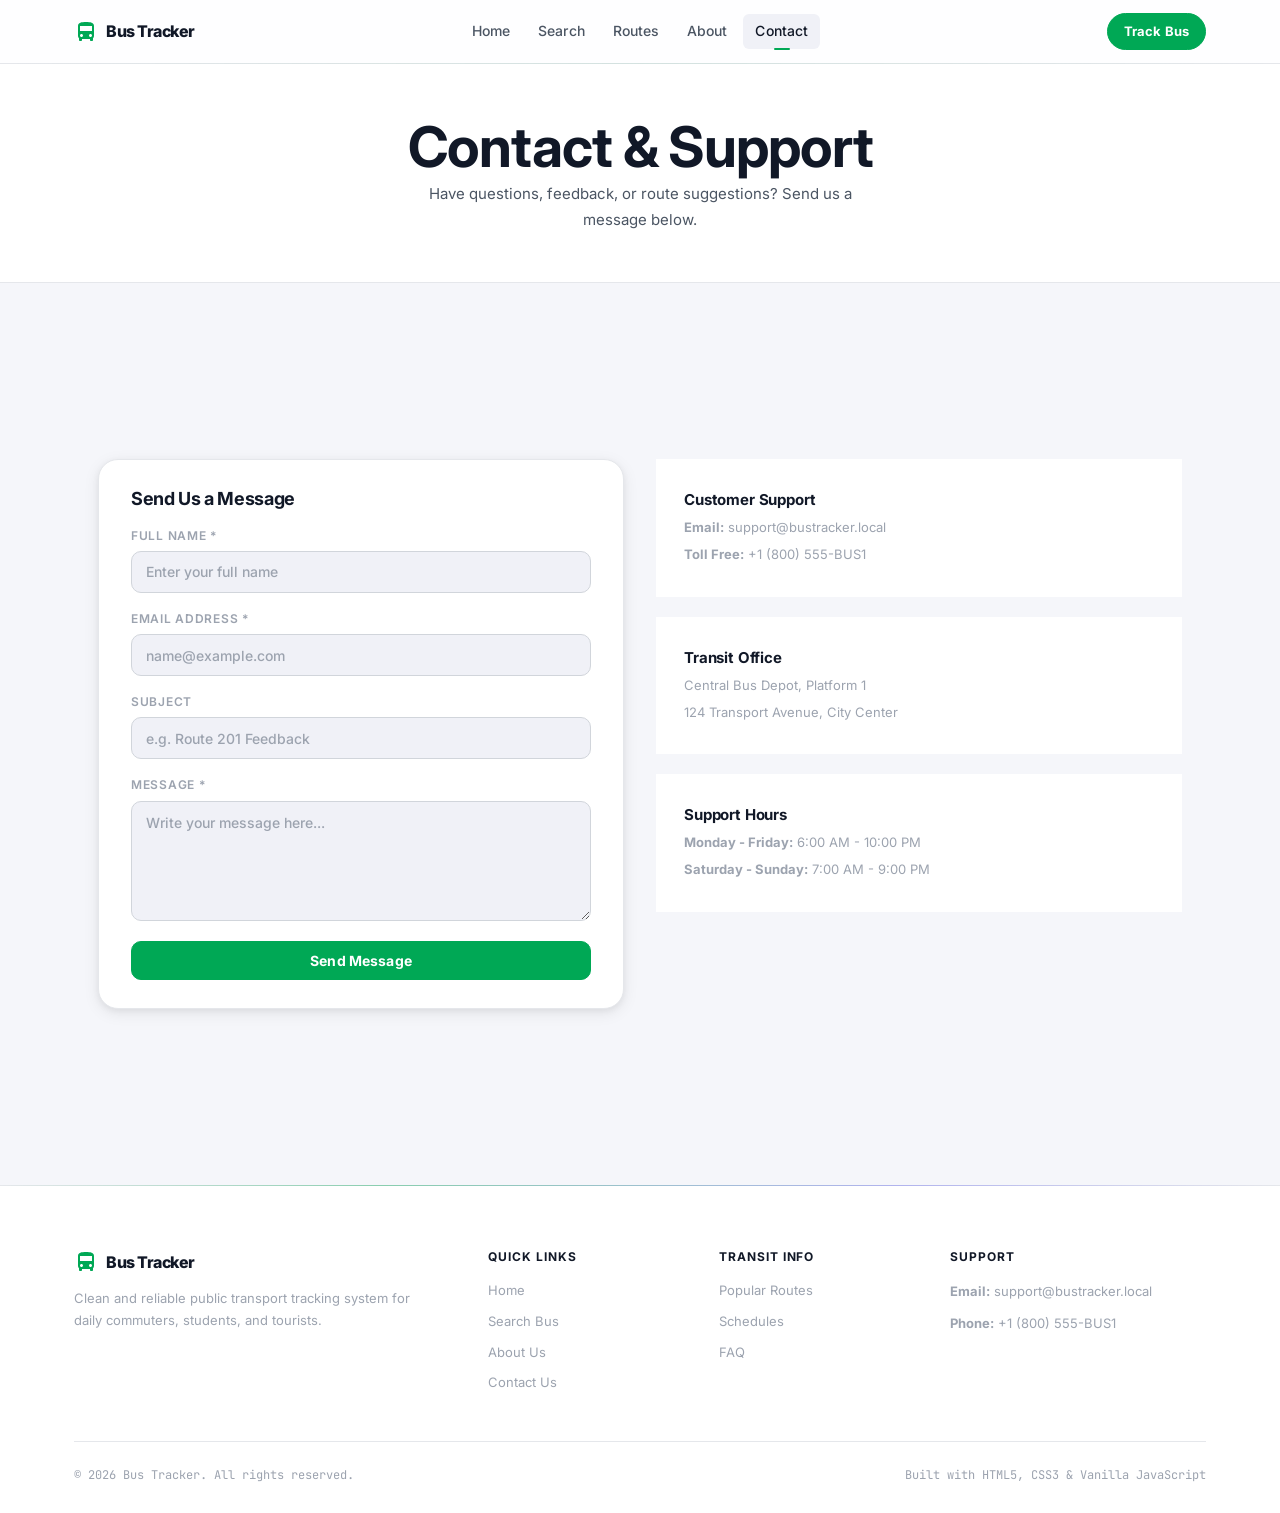
==== contact.html @ 3e210ce4 "first commit" ====
<!DOCTYPE html>
<html lang="en">
<head>
  <meta charset="UTF-8">
  <meta name="viewport" content="width=device-width, initial-scale=1.0">
  <title>Contact Us - Bus Tracker</title>
  <meta name="description" content="Get in touch with the Bus Tracker support team for inquiries, route requests, or technical feedback.">
  <link rel="stylesheet" href="css/style.css">
  <link rel="stylesheet" href="css/responsive.css">
</head>
<body>

  <header class="navbar">
    <div class="container navbar-container">
      <a href="index.html" class="logo">
        <svg viewBox="0 0 24 24">
          <path d="M4 16c0 .88.39 1.67 1 2.22V20c0 .55.45 1 1 1h1c.55 0 1-.45 1-1v-1h8v1c0 .55.45 1 1 1h1c.55 0 1-.45 1-1v-1.78c.61-.55 1-1.34 1-2.22V6c0-3.5-3.58-4-8-4s-8 .5-8 4v10zm3.5 1c-.83 0-1.5-.67-1.5-1.5S6.67 14 7.5 14s1.5.67 1.5 1.5S8.33 17 7.5 17zm9 0c-.83 0-1.5-.67-1.5-1.5s.67-1.5 1.5-1.5 1.5.67 1.5 1.5-.67 1.5-1.5 1.5zm1.5-6H6V6h12v5z"/>
        </svg>
        <span>Bus Tracker</span>
      </a>

      <nav class="nav-links" id="navLinks">
        <a href="index.html" class="nav-link">Home</a>
        <a href="search.html" class="nav-link">Search</a>
        <a href="index.html#routes" class="nav-link">Routes</a>
        <a href="about.html" class="nav-link">About</a>
        <a href="contact.html" class="nav-link active">Contact</a>
      </nav>

      <div class="nav-actions">
        <a href="search.html" class="btn btn-primary btn-sm">Track Bus</a>
        <button class="mobile-menu-btn" id="mobileMenuBtn" aria-label="Toggle navigation">
          <svg viewBox="0 0 24 24">
            <path d="M3 18h18v-2H3v2zm0-5h18v-2H3v2zm0-7v2h18V6H3z"/>
          </svg>
        </button>
      </div>
    </div>
  </header>

  <section class="section" style="background-color: var(--white); border-bottom: 1px solid var(--border); padding: 50px 0;">
    <div class="container">
      <div class="section-header" style="margin-bottom: 0; text-align: center;">
        <h1>Contact &amp; Support</h1>
        <p>Have questions, feedback, or route suggestions? Send us a message below.</p>
      </div>
    </div>
  </section>

  <section class="section">
    <div class="container">
      <div class="hero-grid" style="align-items: start;">
        
        <div class="search-box">
          <h2 style="font-size: 20px; margin-bottom: 16px;">Send Us a Message</h2>
          
          <div id="contactSuccessAlert" class="badge badge-success" style="display: none; width: 100%; padding: 12px; margin-bottom: 16px; text-align: left; font-size: 14px;">
            Thank you! Your message has been sent successfully. We will respond shortly.
          </div>

          <form id="contactForm" onsubmit="handleContactSubmit(event)">
            <div class="form-group" style="margin-bottom: 16px;">
              <label for="contactName">Full Name *</label>
              <input type="text" id="contactName" class="form-control" placeholder="Enter your full name" required>
            </div>

            <div class="form-group" style="margin-bottom: 16px;">
              <label for="contactEmail">Email Address *</label>
              <input type="email" id="contactEmail" class="form-control" placeholder="name@example.com" required>
            </div>

            <div class="form-group" style="margin-bottom: 16px;">
              <label for="contactSubject">Subject</label>
              <input type="text" id="contactSubject" class="form-control" placeholder="e.g. Route 201 Feedback">
            </div>

            <div class="form-group" style="margin-bottom: 20px;">
              <label for="contactMessage">Message *</label>
              <textarea id="contactMessage" class="form-control" style="height: 120px; padding-top: 10px;" placeholder="Write your message here..." required></textarea>
            </div>

            <button type="submit" class="btn btn-primary btn-block">Send Message</button>
          </form>
        </div>

        <div style="display: flex; flex-direction: column; gap: 20px;">
          
          <div class="feature-card" style="text-align: left;">
            <h3 style="margin-bottom: 8px;">Customer Support</h3>
            <p style="margin-bottom: 6px;"><strong>Email:</strong> support@bustracker.local</p>
            <p><strong>Toll Free:</strong> +1 (800) 555-BUS1</p>
          </div>

          <div class="feature-card" style="text-align: left;">
            <h3 style="margin-bottom: 8px;">Transit Office</h3>
            <p style="margin-bottom: 6px;">Central Bus Depot, Platform 1</p>
            <p>124 Transport Avenue, City Center</p>
          </div>

          <div class="feature-card" style="text-align: left;">
            <h3 style="margin-bottom: 8px;">Support Hours</h3>
            <p style="margin-bottom: 6px;"><strong>Monday - Friday:</strong> 6:00 AM - 10:00 PM</p>
            <p><strong>Saturday - Sunday:</strong> 7:00 AM - 9:00 PM</p>
          </div>

        </div>

      </div>
    </div>
  </section>

  <footer class="footer">
    <div class="container">
      <div class="footer-grid">
        <div class="footer-col">
          <a href="index.html" class="logo" style="margin-bottom: 12px;">
            <svg viewBox="0 0 24 24" style="width: 24px; height: 24px; fill: var(--primary);">
              <path d="M4 16c0 .88.39 1.67 1 2.22V20c0 .55.45 1 1 1h1c.55 0 1-.45 1-1v-1h8v1c0 .55.45 1 1 1h1c.55 0 1-.45 1-1v-1.78c.61-.55 1-1.34 1-2.22V6c0-3.5-3.58-4-8-4s-8 .5-8 4v10zm3.5 1c-.83 0-1.5-.67-1.5-1.5S6.67 14 7.5 14s1.5.67 1.5 1.5S8.33 17 7.5 17zm9 0c-.83 0-1.5-.67-1.5-1.5s.67-1.5 1.5-1.5 1.5.67 1.5 1.5-.67 1.5-1.5 1.5zm1.5-6H6V6h12v5z"/>
            </svg>
            <span>Bus Tracker</span>
          </a>
          <p>Clean and reliable public transport tracking system for daily commuters, students, and tourists.</p>
        </div>
        <div class="footer-col">
          <h4>Quick Links</h4>
          <div class="footer-links">
            <a href="index.html">Home</a>
            <a href="search.html">Search Bus</a>
            <a href="about.html">About Us</a>
            <a href="contact.html">Contact Us</a>
          </div>
        </div>
        <div class="footer-col">
          <h4>Transit Info</h4>
          <div class="footer-links">
            <a href="index.html#routes">Popular Routes</a>
            <a href="index.html#schedule">Schedules</a>
            <a href="index.html#faq">FAQ</a>
          </div>
        </div>
        <div class="footer-col">
          <h4>Support</h4>
          <p><strong>Email:</strong> support@bustracker.local</p>
          <p><strong>Phone:</strong> +1 (800) 555-BUS1</p>
        </div>
      </div>
      <div class="footer-bottom">
        <span>&copy; 2026 Bus Tracker. All rights reserved.</span>
        <span>Built with HTML5, CSS3 &amp; Vanilla JavaScript</span>
      </div>
    </div>
  </footer>

  <script src="js/script.js"></script>
  <script>
    function handleContactSubmit(event) {
      event.preventDefault();
      const alertBox = document.getElementById("contactSuccessAlert");
      const form = document.getElementById("contactForm");
      if (alertBox && form) {
        alertBox.style.display = "block";
        form.reset();
        setTimeout(() => {
          alertBox.style.display = "none";
        }, 5000);
      }
    }
  </script>
</body>
</html>
---- css/style.css ----
@import url('https://fonts.googleapis.com/css2?family=Inter:wght@300;400;500;600;700;800;900&family=JetBrains+Mono:wght@400;500&display=swap');

:root {
  --bg:              #f5f6fa;
  --surface-0:       #ffffff; 
  --surface-1:       #ffffff; 
  --surface-2:       #f0f1f7;
  --surface-3:       #e8eaf2;

  --primary:         #00a855;
  --primary-dim:     #008f48;
  --primary-glow:    rgba(0, 168, 85, 0.12);
  --primary-subtle:  rgba(0, 168, 85, 0.08);

  --accent:          #6366f1;
  --accent-dim:      #4f52d6;
  --accent-subtle:   rgba(99, 102, 241, 0.10);

  --success:         #00a855;
  --warning:         #d97706;
  --danger:          #dc2626;
  --warning-subtle:  rgba(217, 119, 6, 0.10);
  --danger-subtle:   rgba(220, 38, 38, 0.08);
  --success-subtle:  rgba(0, 168, 85, 0.10);

  --text-primary:    #111827;
  --text-secondary:  #4b5563;
  --text-tertiary:   #9ca3af;
  --text-inverse:    #ffffff;

  --primary-hover:   var(--primary-dim);
  --secondary:       var(--text-secondary);
  --secondary-hover: var(--text-primary);
  --white:           #ffffff;
  --text:            var(--text-primary);

  --border:          #e5e7eb;
  --border-hover:    #d1d5db;
  --border-focus:    rgba(0, 168, 85, 0.45);

  --radius-sm:       6px;
  --radius:          10px;
  --radius-md:       14px;
  --radius-lg:       20px;
  --radius-xl:       28px;

  --shadow-sm:       0 1px 3px rgba(0,0,0,0.07), 0 1px 2px rgba(0,0,0,0.05);
  --shadow-md:       0 4px 16px rgba(0,0,0,0.08), 0 2px 6px rgba(0,0,0,0.05);
  --shadow-lg:       0 16px 48px rgba(0,0,0,0.10), 0 6px 16px rgba(0,0,0,0.06);
  --shadow-glow:     0 0 20px rgba(0, 168, 85, 0.15), 0 0 6px rgba(0, 168, 85, 0.08);
  --shadow-accent:   0 0 20px rgba(99, 102, 241, 0.15);

  --font-main:       'Inter', -apple-system, BlinkMacSystemFont, sans-serif;
  --font-mono:       'JetBrains Mono', 'Fira Code', monospace;

  --ease:            cubic-bezier(0.22, 1, 0.36, 1);
  --ease-in:         cubic-bezier(0.55, 0, 1, 0.45);
  --duration-fast:   150ms;
  --duration:        250ms;
  --duration-slow:   400ms;
}

*, *::before, *::after {
  box-sizing: border-box;
  margin: 0;
  padding: 0;
}

html {
  scroll-behavior: smooth;
  font-size: 16px;
  -webkit-text-size-adjust: 100%;
}

body {
  font-family: var(--font-main);
  background-color: var(--bg);
  color: var(--text-primary);
  line-height: 1.6;
  -webkit-font-smoothing: antialiased;
  -moz-osx-font-smoothing: grayscale;
  overflow-x: hidden;
}

a {
  color: var(--primary);
  text-decoration: none;
  transition: color var(--duration-fast) var(--ease);
}

a:hover {
  color: var(--primary-dim);
}

ul { list-style: none; }

img {
  max-width: 100%;
  height: auto;
  display: block;
}

h1, h2, h3, h4, h5, h6 {
  color: var(--text-primary);
  line-height: 1.2;
  letter-spacing: -0.02em;
  font-weight: 700;
}

h1 { font-size: clamp(2rem, 5vw, 3.5rem); }
h2 { font-size: clamp(1.5rem, 3vw, 2rem); font-weight: 600; }
h3 { font-size: 1.15rem; font-weight: 600; }

p {
  color: var(--text-secondary);
  font-size: 0.9375rem;
  line-height: 1.7;
}

.container {
  max-width: 1180px;
  margin: 0 auto;
  padding: 0 24px;
}

.section {
  padding: 96px 0;
}

.section-alt {
  background-color: var(--surface-1);
  border-top: 1px solid var(--border);
  border-bottom: 1px solid var(--border);
}

.section-header {
  text-align: center;
  margin-bottom: 56px;
}

.section-header h2 {
  color: var(--text-primary);
  margin-bottom: 12px;
}

.section-header p {
  color: var(--text-secondary);
  max-width: 480px;
  margin: 0 auto;
  font-size: 0.9375rem;
}

@keyframes pulse-ring {
  0%   { transform: scale(1);   opacity: 0.8; }
  70%  { transform: scale(2.2); opacity: 0;   }
  100% { transform: scale(2.2); opacity: 0;   }
}

@keyframes pulse-dot {
  0%, 100% { opacity: 1; }
  50%       { opacity: 0.5; }
}

@keyframes float-y {
  0%, 100% { transform: translateY(0px); }
  50%       { transform: translateY(-10px); }
}

@keyframes shimmer {
  0%   { background-position: -400px 0; }
  100% { background-position: 400px 0; }
}

@keyframes fade-up {
  from { opacity: 0; transform: translateY(20px); }
  to   { opacity: 1; transform: translateY(0); }
}

@keyframes spin-slow {
  from { transform: rotate(0deg); }
  to   { transform: rotate(360deg); }
}

.btn {
  display: inline-flex;
  align-items: center;
  justify-content: center;
  gap: 8px;
  padding: 10px 20px;
  font-family: var(--font-main);
  font-size: 0.875rem;
  font-weight: 600;
  letter-spacing: 0.01em;
  border-radius: var(--radius);
  border: 1px solid transparent;
  cursor: pointer;
  transition: all var(--duration) var(--ease);
  position: relative;
  overflow: hidden;
  white-space: nowrap;
  text-align: center;
  -webkit-user-select: none;
  user-select: none;
}

.btn::after {
  content: '';
  position: absolute;
  inset: 0;
  background: linear-gradient(
    105deg,
    transparent 30%,
    rgba(255,255,255,0.08) 50%,
    transparent 70%
  );
  background-size: 200% 100%;
  opacity: 0;
  transition: opacity var(--duration-fast);
}

.btn:hover::after { opacity: 1; }
.btn:active { transform: scale(0.97); }

.btn-primary {
  background: var(--primary);
  color: var(--text-inverse);
  border-color: var(--primary);
  font-weight: 700;
  box-shadow: 0 0 0 0 rgba(0, 168, 85, 0);
}

.btn-primary:hover {
  background: var(--primary-dim);
  color: var(--text-inverse);
  border-color: var(--primary-dim);
  box-shadow: var(--shadow-glow);
  transform: translateY(-1px);
}

.btn-secondary {
  background: transparent;
  color: var(--text-secondary);
  border-color: var(--border-hover);
}

.btn-secondary:hover {
  background: var(--surface-2);
  color: var(--text-primary);
  border-color: var(--border-hover);
}

.btn-sm {
  padding: 6px 14px;
  font-size: 0.8125rem;
  border-radius: var(--radius-sm);
}

.btn-block {
  width: 100%;
}

.btn:focus-visible {
  outline: 2px solid var(--primary);
  outline-offset: 3px;
}

.badge {
  display: inline-flex;
  align-items: center;
  gap: 5px;
  padding: 3px 10px;
  border-radius: 20px;
  font-size: 0.75rem;
  font-weight: 600;
  letter-spacing: 0.02em;
  border: 1px solid transparent;
}

.badge-success {
  background: var(--success-subtle);
  color: var(--success);
  border-color: rgba(0, 168, 85, 0.25);
}

.badge-warning {
  background: var(--warning-subtle);
  color: var(--warning);
  border-color: rgba(217, 119, 6, 0.25);
}

.badge-danger {
  background: var(--danger-subtle);
  color: var(--danger);
  border-color: rgba(220, 38, 38, 0.2);
}

.navbar {
  position: sticky;
  top: 0;
  z-index: 1000;
  background: rgba(255, 255, 255, 0.85);
  backdrop-filter: blur(20px) saturate(180%);
  -webkit-backdrop-filter: blur(20px) saturate(180%);
  border-bottom: 1px solid var(--border);
  height: 64px;
  transition: background var(--duration) var(--ease),
              border-color var(--duration) var(--ease);
}

.navbar::after {
  content: '';
  position: absolute;
  bottom: -1px;
  left: 0;
  right: 0;
  height: 1px;
  background: linear-gradient(90deg, transparent, var(--primary-glow), transparent);
  opacity: 0.6;
}

.navbar-container {
  display: flex;
  align-items: center;
  justify-content: space-between;
  height: 100%;
  gap: 0;
}

.logo {
  display: flex;
  align-items: center;
  gap: 8px;
  font-size: 1rem;
  font-weight: 800;
  color: var(--text-primary);
  text-decoration: none;
  letter-spacing: -0.03em;
  flex-shrink: 0;
  transition: opacity var(--duration-fast);
}

.logo:hover {
  opacity: 0.85;
  color: var(--text-primary);
}

.logo svg {
  width: 24px;
  height: 24px;
  fill: var(--primary);
  flex-shrink: 0;
}

.nav-links {
  display: flex;
  align-items: center;
  gap: 4px;
  position: absolute;
  left: 50%;
  transform: translateX(-50%);
}

.nav-link {
  font-size: 0.875rem;
  font-weight: 500;
  color: var(--text-secondary);
  padding: 6px 12px;
  border-radius: var(--radius-sm);
  position: relative;
  transition: color var(--duration-fast), background var(--duration-fast);
  letter-spacing: 0.005em;
}

.nav-link:hover {
  color: var(--text-primary);
  background: var(--surface-2);
}

.nav-link.active {
  color: var(--text-primary);
  background: var(--surface-2);
}

.nav-link.active::after {
  content: '';
  position: absolute;
  bottom: -1px;
  left: 50%;
  transform: translateX(-50%);
  width: 16px;
  height: 2px;
  background: var(--primary);
  border-radius: 2px;
}

.nav-actions {
  display: flex;
  align-items: center;
  gap: 12px;
  flex-shrink: 0;
}

.nav-actions .btn-primary {
  padding: 7px 16px;
  font-size: 0.8125rem;
  border-radius: 20px;
}

.mobile-menu-btn {
  display: none;
  background: var(--surface-2);
  border: 1px solid var(--border);
  border-radius: var(--radius-sm);
  cursor: pointer;
  padding: 7px;
  color: var(--text-secondary);
  transition: all var(--duration-fast);
}

.mobile-menu-btn:hover {
  background: var(--surface-3);
  color: var(--text-primary);
}

.mobile-menu-btn svg {
  width: 20px;
  height: 20px;
  fill: currentColor;
  display: block;
}

.hero {
  background: var(--surface-0);
  padding: 0;
  border-bottom: 1px solid var(--border);
  position: relative;
  overflow: hidden;
  min-height: 600px;
  display: flex;
  align-items: center;
}

.hero::before {
  content: '';
  position: absolute;
  top: -20%;
  right: -10%;
  width: 700px;
  height: 700px;
  background: radial-gradient(
    ellipse at center,
    rgba(0, 168, 85, 0.07) 0%,
    rgba(99, 102, 241, 0.04) 40%,
    transparent 70%
  );
  pointer-events: none;
  border-radius: 50%;
}

.hero::after {
  content: '';
  position: absolute;
  bottom: -20%;
  left: -5%;
  width: 500px;
  height: 500px;
  background: radial-gradient(
    ellipse at center,
    rgba(99, 102, 241, 0.04) 0%,
    transparent 70%
  );
  pointer-events: none;
  border-radius: 50%;
}

.hero-grid {
  display: grid;
  grid-template-columns: 55% 45%;
  gap: 0;
  align-items: center;
  width: 100%;
  padding: 80px 24px;
  max-width: 1180px;
  margin: 0 auto;
  position: relative;
  z-index: 1;
}

.hero-content {
  padding-right: 60px;
}

.hero-content::before {
  content: '● LIVE TRACKING';
  display: block;
  font-family: var(--font-mono);
  font-size: 0.6875rem;
  font-weight: 500;
  color: var(--primary);
  letter-spacing: 0.15em;
  margin-bottom: 20px;
}

.hero-content h1 {
  font-weight: 900;
  letter-spacing: -0.04em;
  line-height: 1.05;
  margin-bottom: 20px;
  background: linear-gradient(
    135deg,
    #111827 0%,
    #374151 100%
  );
  -webkit-background-clip: text;
  -webkit-text-fill-color: transparent;
  background-clip: text;
}

.hero-content p {
  font-size: 1.0625rem;
  color: var(--text-secondary);
  max-width: 420px;
  margin-bottom: 36px;
  line-height: 1.75;
}

.hero-buttons {
  display: flex;
  gap: 12px;
  flex-wrap: wrap;
}

.hero-buttons .btn-primary {
  padding: 13px 28px;
  font-size: 0.9375rem;
  border-radius: 12px;
}

.hero-buttons .btn-secondary {
  padding: 12px 24px;
  font-size: 0.9375rem;
  border-radius: 12px;
  border-color: var(--border-hover);
}

.hero-image {
  position: relative;
  display: flex;
  align-items: center;
  justify-content: center;
  padding: 24px;
}

.hero-image::before {
  content: '';
  position: absolute;
  inset: 20px;
  background: radial-gradient(ellipse, var(--primary-glow) 0%, transparent 70%);
  border-radius: 50%;
  animation: float-y 4s ease-in-out infinite;
}

.hero-image img {
  position: relative;
  z-index: 1;
  filter: drop-shadow(0 20px 40px rgba(0, 0, 0, 0.5));
  animation: float-y 6s ease-in-out infinite;
  border-radius: 0;
  border: none;
  background: none;
}

.search-section {
  padding: 40px 0 60px;
  background: var(--bg);
  position: relative;
}

.search-box {
  background: var(--surface-1);
  border: 1px solid var(--border);
  border-radius: var(--radius-lg);
  padding: 28px 32px;
  box-shadow: var(--shadow-md);
  transition: border-color var(--duration) var(--ease),
              box-shadow var(--duration) var(--ease);
}

.search-box:focus-within {
  border-color: var(--border-focus);
  box-shadow: var(--shadow-md), 0 0 0 3px var(--primary-subtle);
}

.search-box .section-header {
  text-align: left;
  margin-bottom: 20px;
}

.search-box .section-header h2 {
  font-size: 1rem;
  font-weight: 600;
  color: var(--text-primary);
  letter-spacing: -0.01em;
}

.search-box .section-header p {
  font-size: 0.8125rem;
  color: var(--text-tertiary);
  margin: 0;
}

.search-form {
  display: grid;
  grid-template-columns: 2fr 1.4fr 1.4fr auto;
  gap: 12px;
  align-items: end;
}

.form-group {
  display: flex;
  flex-direction: column;
  gap: 6px;
}

.form-group label {
  font-size: 0.75rem;
  font-weight: 600;
  color: var(--text-tertiary);
  text-transform: uppercase;
  letter-spacing: 0.06em;
}

.form-control {
  width: 100%;
  height: 42px;
  padding: 0 14px;
  font-family: var(--font-main);
  font-size: 0.875rem;
  font-weight: 500;
  border: 1px solid var(--border-hover);
  border-radius: var(--radius);
  background: var(--surface-2);
  color: var(--text-primary);
  outline: none;
  transition: border-color var(--duration-fast),
              box-shadow var(--duration-fast);
  -webkit-appearance: none;
  appearance: none;
}

.form-control::placeholder {
  color: var(--text-tertiary);
}

.form-control:focus {
  border-color: var(--border-focus);
  box-shadow: 0 0 0 3px var(--primary-subtle);
  background: var(--surface-3);
}

select.form-control {
  background-image: url("data:image/svg+xml,%3Csvg xmlns='http://www.w3.org/2000/svg' viewBox='0 0 16 16'%3E%3Cpath fill='%239ca3af' d='M8 11L3 6h10z'/%3E%3C/svg%3E");
  background-repeat: no-repeat;
  background-position: right 12px center;
  background-size: 16px;
  padding-right: 36px;
}

textarea.form-control {
  height: auto;
  padding-top: 12px;
  resize: vertical;
  line-height: 1.6;
}

.search-form .form-group:last-child .btn {
  height: 42px;
  white-space: nowrap;
  border-radius: var(--radius);
}

.routes-grid {
  display: grid;
  grid-template-columns: repeat(3, 1fr);
  gap: 16px;
}

.routes-grid .route-card:nth-child(1),
.routes-grid .route-card:nth-child(5) {
  border-top: 2px solid var(--primary);
}

.routes-grid .route-card:nth-child(3),
.routes-grid .route-card:nth-child(6) {
  border-top: 2px solid var(--accent);
}

.route-card {
  background: var(--surface-1);
  border: 1px solid var(--border);
  border-radius: var(--radius-md);
  padding: 22px;
  transition: transform var(--duration) var(--ease),
              box-shadow var(--duration) var(--ease),
              border-color var(--duration) var(--ease);
  display: flex;
  flex-direction: column;
  justify-content: space-between;
  gap: 16px;
  position: relative;
  overflow: hidden;
}

.route-card::before {
  content: '';
  position: absolute;
  top: 0;
  right: 0;
  width: 120px;
  height: 120px;
  background: radial-gradient(circle at top right, var(--primary-subtle), transparent 70%);
  pointer-events: none;
  opacity: 0;
  transition: opacity var(--duration) var(--ease);
}

.route-card:hover::before { opacity: 1; }

.route-card:hover {
  transform: translateY(-3px);
  border-color: var(--border-hover);
  box-shadow: var(--shadow-lg), var(--shadow-glow);
}

.route-header {
  display: flex;
  align-items: center;
  justify-content: space-between;
}

.route-number {
  font-family: var(--font-mono);
  font-size: 0.8125rem;
  font-weight: 500;
  color: var(--primary);
  background: var(--primary-subtle);
  padding: 4px 10px;
  border-radius: 6px;
  border: 1px solid rgba(0, 168, 85, 0.2);
  letter-spacing: 0.03em;
}

.route-freq {
  font-size: 0.75rem;
  color: var(--text-tertiary);
  font-weight: 500;
}

.route-path {
  display: flex;
  align-items: center;
  justify-content: space-between;
  padding: 14px 0;
  border-top: 1px solid var(--border);
  border-bottom: 1px solid var(--border);
  position: relative;
}

.route-point {
  flex: 1;
}

.route-point:last-child {
  text-align: right;
}

.route-point .city {
  font-size: 1rem;
  font-weight: 700;
  color: var(--text-primary);
  letter-spacing: -0.02em;
}

.route-arrow {
  flex: 0 0 auto;
  color: var(--primary);
  font-size: 14px;
  padding: 0 12px;
  opacity: 0.7;
}

.route-arrow {
  font-size: 0;
}
.route-arrow::before {
  content: '→';
  font-size: 18px;
  color: var(--primary);
  opacity: 0.6;
}

.route-footer {
  display: flex;
  align-items: center;
  justify-content: space-between;
}

.route-info {
  font-size: 0.75rem;
  color: var(--text-tertiary);
  font-weight: 500;
  font-family: var(--font-mono);
}

#status .section-header {
  display: flex;
  align-items: flex-end;
  justify-content: space-between;
  text-align: left;
  margin-bottom: 32px;
  flex-wrap: wrap;
  gap: 12px;
}

#status .section-header > div:first-child h2 {
  margin-bottom: 6px;
}

.table-wrapper {
  background: var(--surface-1);
  border: 1px solid var(--border);
  border-radius: var(--radius-md);
  overflow-x: auto;
  box-shadow: var(--shadow-md);
}

.custom-table {
  width: 100%;
  border-collapse: collapse;
  text-align: left;
  font-size: 0.875rem;
}

.custom-table thead tr {
  background: var(--surface-2);
}

.custom-table th {
  color: var(--text-tertiary);
  font-weight: 600;
  padding: 13px 20px;
  border-bottom: 1px solid var(--border);
  white-space: nowrap;
  font-size: 0.75rem;
  text-transform: uppercase;
  letter-spacing: 0.07em;
}

.custom-table td {
  padding: 15px 20px;
  border-bottom: 1px solid var(--border);
  color: var(--text-secondary);
  vertical-align: middle;
  transition: background var(--duration-fast);
}

.custom-table tbody tr:last-child td {
  border-bottom: none;
}

.custom-table tbody tr {
  transition: background var(--duration-fast);
}

.custom-table tbody tr:hover {
  background: var(--surface-2);
}

.bus-num-cell {
  font-family: var(--font-mono);
  font-weight: 700;
  color: var(--primary) !important;
  font-size: 0.875rem;
  letter-spacing: 0.02em;
}

#schedule .section-header {
  text-align: left;
  margin-bottom: 32px;
}

#schedule .section-header h2,
#schedule .section-header p {
  text-align: left;
  margin-left: 0;
}

#features {
  background: var(--bg);
  position: relative;
}

#features::before {
  content: 'FEATURES';
  position: absolute;
  top: 40px;
  right: 24px;
  font-size: clamp(4rem, 10vw, 8rem);
  font-weight: 900;
  color: #eef0f6;
  letter-spacing: -0.04em;
  line-height: 1;
  pointer-events: none;
  user-select: none;
  z-index: 0;
}

#features .container {
  position: relative;
  z-index: 1;
}

.features-grid {
  display: grid;
  grid-template-columns: repeat(4, 1fr);
  gap: 1px;
  background: var(--border);
  border: 1px solid var(--border);
  border-radius: var(--radius-md);
  overflow: hidden;
}

.feature-card {
  background: var(--surface-1);
  padding: 32px 28px;
  text-align: left;
  position: relative;
  transition: background var(--duration) var(--ease);
}

.feature-card::before {
  content: '';
  position: absolute;
  top: 0;
  left: 0;
  right: 0;
  height: 2px;
  background: linear-gradient(90deg, var(--primary), transparent);
  opacity: 0;
  transition: opacity var(--duration) var(--ease);
}

.feature-card:hover {
  background: var(--surface-2);
}

.feature-card:hover::before {
  opacity: 1;
}

.feature-icon {
  width: 44px;
  height: 44px;
  background: var(--primary-subtle);
  border-radius: var(--radius-sm);
  display: flex;
  align-items: center;
  justify-content: center;
  margin-bottom: 20px;
  color: var(--primary);
  border: 1px solid rgba(0, 168, 85, 0.2);
  transition: background var(--duration), border-color var(--duration);
}

.feature-card:hover .feature-icon {
  background: var(--primary-glow);
  border-color: rgba(0, 168, 85, 0.35);
}

.feature-icon svg {
  width: 22px;
  height: 22px;
  fill: currentColor;
}

.feature-card h3 {
  font-size: 0.9375rem;
  font-weight: 700;
  color: var(--text-primary);
  margin-bottom: 8px;
  letter-spacing: -0.01em;
}

.feature-card p {
  font-size: 0.8125rem;
  color: var(--text-tertiary);
  line-height: 1.6;
}

#faq {
  position: relative;
}

#faq .section-header {
  text-align: left;
  margin-bottom: 48px;
}

#faq .section-header h2,
#faq .section-header p {
  margin-left: 0;
  text-align: left;
}

.faq-container {
  max-width: 720px;
  display: flex;
  flex-direction: column;
  gap: 0;
  border: 1px solid var(--border);
  border-radius: var(--radius-md);
  overflow: hidden;
}

.faq-item {
  background: var(--surface-1);
  border-bottom: 1px solid var(--border);
  overflow: hidden;
  transition: background var(--duration-fast);
}

.faq-item:last-child {
  border-bottom: none;
}

.faq-item.active {
  background: var(--surface-2);
}

.faq-question {
  width: 100%;
  padding: 20px 24px;
  background: none;
  border: none;
  text-align: left;
  font-family: var(--font-main);
  font-size: 0.9375rem;
  font-weight: 600;
  color: var(--text-primary);
  display: flex;
  align-items: center;
  justify-content: space-between;
  cursor: pointer;
  gap: 16px;
  transition: color var(--duration-fast);
}

.faq-question span {
  flex: 1;
}

.faq-question:hover {
  color: var(--primary);
}

.faq-item.active .faq-question {
  color: var(--primary);
}

.faq-question svg {
  width: 18px;
  height: 18px;
  fill: var(--text-tertiary);
  flex-shrink: 0;
  transition: transform var(--duration) var(--ease),
              fill var(--duration-fast);
}

.faq-item.active .faq-question svg {
  transform: rotate(180deg);
  fill: var(--primary);
}

.faq-answer {
  max-height: 0;
  overflow: hidden;
  transition: max-height var(--duration-slow) var(--ease),
              padding var(--duration) var(--ease);
}

.faq-item.active .faq-answer {
  max-height: 240px;
  padding: 0 24px 20px;
  border-top: 1px solid var(--border);
}

.faq-answer p {
  font-size: 0.875rem;
  color: var(--text-secondary);
  line-height: 1.75;
  padding-top: 16px;
}

.modal-overlay {
  position: fixed;
  top: 0;
  left: 0;
  width: 100%;
  height: 100%;
  background: rgba(15, 23, 42, 0.45);
  backdrop-filter: blur(8px);
  -webkit-backdrop-filter: blur(8px);
  display: flex;
  align-items: center;
  justify-content: center;
  z-index: 2000;
  opacity: 0;
  visibility: hidden;
  transition: opacity var(--duration) var(--ease),
              visibility var(--duration) var(--ease);
  padding: 20px;
}

.modal-overlay.open {
  opacity: 1;
  visibility: visible;
}

.modal-content {
  background: var(--surface-1);
  border: 1px solid var(--border-hover);
  border-radius: var(--radius-lg);
  max-width: 540px;
  width: 100%;
  box-shadow: var(--shadow-lg);
  overflow: hidden;
  transform: translateY(12px) scale(0.98);
  transition: transform var(--duration-slow) var(--ease);
}

.modal-overlay.open .modal-content {
  transform: translateY(0) scale(1);
}

.modal-header {
  padding: 20px 24px;
  background: var(--surface-2);
  border-bottom: 1px solid var(--border);
  display: flex;
  align-items: center;
  justify-content: space-between;
}

.modal-header h3 {
  font-size: 1rem;
  font-weight: 700;
  color: var(--text-primary);
  margin: 0;
  letter-spacing: -0.02em;
}

.modal-close {
  background: var(--surface-3);
  border: 1px solid var(--border);
  border-radius: var(--radius-sm);
  width: 32px;
  height: 32px;
  display: flex;
  align-items: center;
  justify-content: center;
  font-size: 18px;
  line-height: 1;
  font-weight: 400;
  color: var(--text-secondary);
  cursor: pointer;
  transition: all var(--duration-fast);
}

.modal-close:hover {
  background: var(--danger-subtle);
  border-color: rgba(220, 38, 38, 0.25);
  color: var(--danger);
}

.modal-body {
  padding: 24px;
}

.modal-info-grid {
  display: grid;
  grid-template-columns: 1fr 1fr;
  gap: 10px;
  margin-bottom: 20px;
}

.info-item {
  background: var(--surface-2);
  padding: 14px 16px;
  border-radius: var(--radius);
  border: 1px solid var(--border);
}

.info-item label {
  display: block;
  font-size: 0.6875rem;
  font-weight: 600;
  color: var(--text-tertiary);
  text-transform: uppercase;
  letter-spacing: 0.08em;
  margin-bottom: 5px;
}

.info-item span {
  font-size: 0.9375rem;
  font-weight: 700;
  color: var(--text-primary);
  font-family: var(--font-mono);
}

.modal-footer {
  padding: 16px 24px;
  border-top: 1px solid var(--border);
  text-align: right;
  background: var(--surface-2);
}

.live-time-indicator {
  display: inline-flex;
  align-items: center;
  gap: 8px;
  font-size: 0.75rem;
  font-weight: 600;
  color: var(--text-tertiary);
  background: var(--surface-2);
  padding: 5px 12px;
  border-radius: 20px;
  border: 1px solid var(--border);
  font-family: var(--font-mono);
  letter-spacing: 0.02em;
}

.live-pulse {
  position: relative;
  width: 8px;
  height: 8px;
  flex-shrink: 0;
}

.live-pulse::before {
  content: '';
  position: absolute;
  inset: 0;
  border-radius: 50%;
  background: var(--success);
  animation: pulse-dot 2s ease infinite;
}

.live-pulse::after {
  content: '';
  position: absolute;
  inset: -2px;
  border-radius: 50%;
  background: var(--success);
  opacity: 0.4;
  animation: pulse-ring 2s ease infinite;
}

.footer {
  background: var(--surface-0);
  border-top: 1px solid var(--border);
  padding: 64px 0 28px;
  position: relative;
}

.footer::before {
  content: '';
  position: absolute;
  top: -1px;
  left: 0;
  right: 0;
  height: 1px;
  background: linear-gradient(90deg,
    transparent 0%,
    var(--primary) 30%,
    var(--accent) 70%,
    transparent 100%
  );
  opacity: 0.4;
}

.footer-grid {
  display: grid;
  grid-template-columns: 2fr 1fr 1fr 1.4fr;
  gap: 48px;
  margin-bottom: 48px;
}

.footer-col > .logo {
  margin-bottom: 14px;
  display: inline-flex;
}

.footer-col p {
  font-size: 0.8125rem;
  color: var(--text-tertiary);
  line-height: 1.7;
  margin-bottom: 10px;
}

.footer-col h4 {
  font-size: 0.75rem;
  font-weight: 700;
  color: var(--text-primary);
  margin-bottom: 16px;
  text-transform: uppercase;
  letter-spacing: 0.08em;
}

.footer-links {
  display: flex;
  flex-direction: column;
  gap: 10px;
}

.footer-links a {
  font-size: 0.8125rem;
  color: var(--text-tertiary);
  transition: color var(--duration-fast);
}

.footer-links a:hover {
  color: var(--text-primary);
}

.footer-bottom {
  border-top: 1px solid var(--border);
  padding-top: 24px;
  display: flex;
  align-items: center;
  justify-content: space-between;
  flex-wrap: wrap;
  gap: 12px;
}

.footer-bottom span {
  font-size: 0.75rem;
  color: var(--text-tertiary);
  font-family: var(--font-mono);
}

.timeline {
  position: relative;
  padding-left: 32px;
  margin: 20px 0;
}

.timeline::before {
  content: '';
  position: absolute;
  left: 10px;
  top: 8px;
  bottom: 8px;
  width: 2px;
  background: linear-gradient(180deg, var(--primary) 0%, var(--surface-3) 100%);
}

.timeline-step {
  position: relative;
  margin-bottom: 20px;
}

.timeline-step:last-child { margin-bottom: 0; }

.timeline-dot {
  position: absolute;
  left: -28px;
  top: 14px;
  width: 14px;
  height: 14px;
  border-radius: 50%;
  background: var(--surface-2);
  border: 2px solid var(--text-tertiary);
  transition: all var(--duration);
}

.timeline-step.active .timeline-dot {
  border-color: var(--primary);
  background: var(--primary);
  box-shadow: var(--shadow-glow);
}

.timeline-step.passed .timeline-dot {
  border-color: var(--success);
  background: var(--success);
}

.timeline-content {
  background: var(--surface-2);
  border: 1px solid var(--border);
  padding: 14px 18px;
  border-radius: var(--radius);
  transition: border-color var(--duration-fast);
}

.timeline-step.active .timeline-content {
  border-color: rgba(0, 168, 85, 0.3);
  background: var(--surface-3);
}

.timeline-content h4 {
  font-size: 0.875rem;
  font-weight: 600;
  color: var(--text-primary);
  margin-bottom: 4px;
}

.timeline-content p {
  font-size: 0.75rem;
  color: var(--text-tertiary);
  margin: 0;
}

#contactSuccessAlert {
  background: var(--success-subtle) !important;
  color: var(--success) !important;
  border: 1px solid rgba(0, 168, 85, 0.3) !important;
  border-radius: var(--radius) !important;
  font-size: 0.875rem !important;
  font-weight: 500 !important;
  padding: 12px 16px !important;
}

.section[style*="background-color: var(--white)"] {
  background-color: var(--surface-1) !important;
  border-bottom: 1px solid var(--border) !important;
}

.hero-grid {
  display: grid;
  grid-template-columns: 1fr 1fr;
  gap: 32px;
  align-items: start;
}

#busSelector.form-control {
  width: 220px;
}

#searchResultCount {
  font-size: 0.75rem !important;
  font-weight: 600 !important;
  color: var(--text-tertiary) !important;
  font-family: var(--font-mono);
}

.section h2[style] {
  font-size: 1.125rem !important;
  font-weight: 700 !important;
  color: var(--text-primary) !important;
}

.route-card,
.feature-card,
.faq-item {
  animation: fade-up 0.5s var(--ease) both;
}

.route-card:nth-child(1) { animation-delay: 0.05s; }
.route-card:nth-child(2) { animation-delay: 0.10s; }
.route-card:nth-child(3) { animation-delay: 0.15s; }
.route-card:nth-child(4) { animation-delay: 0.20s; }
.route-card:nth-child(5) { animation-delay: 0.25s; }
.route-card:nth-child(6) { animation-delay: 0.30s; }

.feature-card:nth-child(1) { animation-delay: 0.05s; }
.feature-card:nth-child(2) { animation-delay: 0.12s; }
.feature-card:nth-child(3) { animation-delay: 0.19s; }
.feature-card:nth-child(4) { animation-delay: 0.26s; }

@media (max-width: 1024px) {
  .nav-links {
    position: static;
    transform: none;
    gap: 2px;
  }

  .features-grid {
    grid-template-columns: repeat(2, 1fr);
  }

  .routes-grid {
    grid-template-columns: repeat(2, 1fr);
  }

  .footer-grid {
    grid-template-columns: 1fr 1fr;
    gap: 32px;
  }

  .hero-grid {
    gap: 32px;
  }

  .hero-content {
    padding-right: 32px;
  }
}

@media (max-width: 768px) {
  .mobile-menu-btn {
    display: flex;
  }

  .nav-actions > .btn{
    display: none;
  }

  .nav-links {
    position: fixed;
    top: 64px;
    left: -100%;
    width: 100%;
    height: calc(100vh - 64px);
    background: var(--surface-0);
    flex-direction: column;
    align-items: flex-start;
    padding: 32px 24px;
    gap: 6px;
    border-top: 1px solid var(--border);
    transition: left var(--duration-slow) var(--ease);
    z-index: 999;
    overflow-y: auto;
  }

  .nav-links.show {
    left: 0;
  }

  .nav-link {
    font-size: 1.125rem;
    width: 100%;
    padding: 12px 16px;
    border-radius: var(--radius);
  }

  .nav-link.active::after {
    display: none;
  }

  .nav-links .mobile-track-btn {
    display: flex !important;
    width: 100%;
    margin-top: 16px;
    padding: 13px;
    border-radius: var(--radius-md) !important;
  }

  .hero-grid {
    grid-template-columns: 1fr;
    padding: 56px 24px;
    gap: 40px;
  }

  .hero-content {
    padding-right: 0;
    text-align: center;
  }

  .hero-content::before {
    text-align: center;
    display: block;
  }

  .hero-content p {
    margin-left: auto;
    margin-right: auto;
  }

  .hero-buttons {
    justify-content: center;
  }

  .hero-image {
    order: -1;
    max-width: 320px;
    margin: 0 auto;
  }

  .section {
    padding: 64px 0;
  }

  #features::before { display: none; }

  .search-form {
    grid-template-columns: 1fr;
    gap: 12px;
  }

  .routes-grid {
    grid-template-columns: 1fr;
  }

  .features-grid {
    grid-template-columns: 1fr 1fr;
  }

  .footer-grid {
    grid-template-columns: 1fr;
    gap: 28px;
  }

  .footer-bottom {
    flex-direction: column;
    text-align: center;
    gap: 8px;
  }

  .modal-info-grid {
    grid-template-columns: 1fr;
  }

  #faq .section-header {
    margin-bottom: 32px;
  }

  #status .section-header {
    flex-direction: column;
    align-items: flex-start;
    gap: 10px;
  }
}

@media (max-width: 480px) {
  .container {
    padding: 0 16px;
  }

  h1 { font-size: 2rem; }
  h2 { font-size: 1.375rem; }

  .features-grid {
    grid-template-columns: 1fr;
  }

  .search-box {
    padding: 20px;
    border-radius: var(--radius-md);
  }

  .route-card {
    padding: 18px;
  }

  .hero-buttons {
    flex-direction: column;
    width: 100%;
  }

  .hero-buttons .btn {
    width: 100%;
    justify-content: center;
  }

  .custom-table th,
  .custom-table td {
    padding: 12px 14px;
    font-size: 0.8125rem;
  }

  .btn { width: 100%; }

  .hero-grid {
    padding: 40px 16px;
  }

  .footer {
    padding: 48px 0 24px;
  }

  .footer-grid {
    gap: 24px;
  }

  #busSelector.form-control {
    width: 100%;
  }
}
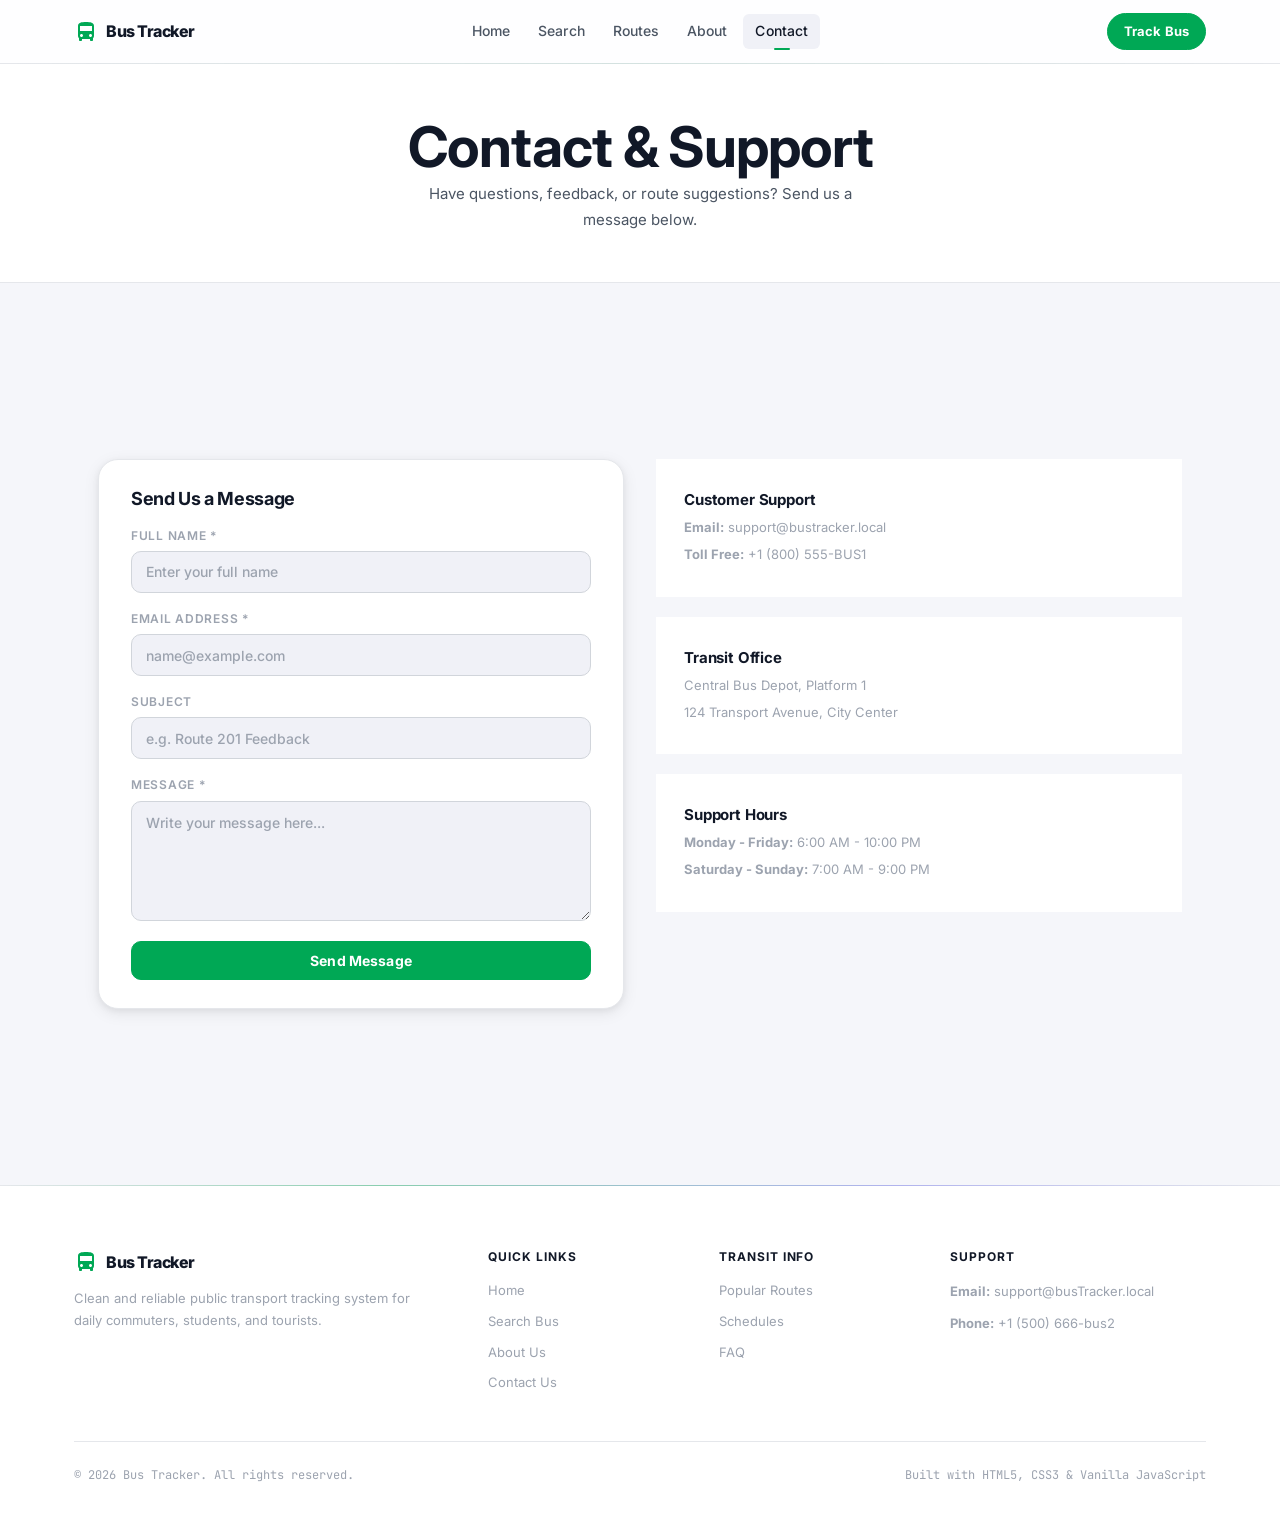
==== commit a3fc7a30: "modify" ====
--- a/contact.html
+++ b/contact.html
@@ -140,8 +140,8 @@
         </div>
         <div class="footer-col">
           <h4>Support</h4>
-          <p><strong>Email:</strong> support@bustracker.local</p>
-          <p><strong>Phone:</strong> +1 (800) 555-BUS1</p>
+          <p><strong>Email:</strong> support@busTracker.local</p>
+          <p><strong>Phone:</strong> +1 (500) 666-bus2</p>
         </div>
       </div>
       <div class="footer-bottom">
--- a/css/style.css
+++ b/css/style.css
@@ -1,1688 +1,1881 @@
 @import url('https://fonts.googleapis.com/css2?family=Inter:wght@300;400;500;600;700;800;900&family=JetBrains+Mono:wght@400;500&display=swap');
 
+
 :root {
-  --bg:              #f5f6fa;
+  --bg:              #f5f6fa; 
   --surface-0:       #ffffff; 
   --surface-1:       #ffffff; 
-  --surface-2:       #f0f1f7;
-  --surface-3:       #e8eaf2;
-
-  --primary:         #00a855;
-  --primary-dim:     #008f48;
-  --primary-glow:    rgba(0, 168, 85, 0.12);
-  --primary-subtle:  rgba(0, 168, 85, 0.08);
-
-  --accent:          #6366f1;
-  --accent-dim:      #4f52d6;
-  --accent-subtle:   rgba(99, 102, 241, 0.10);
-
-  --success:         #00a855;
-  --warning:         #d97706;
-  --danger:          #dc2626;
-  --warning-subtle:  rgba(217, 119, 6, 0.10);
-  --danger-subtle:   rgba(220, 38, 38, 0.08);
-  --success-subtle:  rgba(0, 168, 85, 0.10);
-
-  --text-primary:    #111827;
-  --text-secondary:  #4b5563;
-  --text-tertiary:   #9ca3af;
-  --text-inverse:    #ffffff;
-
-  --primary-hover:   var(--primary-dim);
-  --secondary:       var(--text-secondary);
-  --secondary-hover: var(--text-primary);
-  --white:           #ffffff;
-  --text:            var(--text-primary);
-
-  --border:          #e5e7eb;
-  --border-hover:    #d1d5db;
-  --border-focus:    rgba(0, 168, 85, 0.45);
-
-  --radius-sm:       6px;
-  --radius:          10px;
-  --radius-md:       14px;
-  --radius-lg:       20px;
-  --radius-xl:       28px;
-
-  --shadow-sm:       0 1px 3px rgba(0,0,0,0.07), 0 1px 2px rgba(0,0,0,0.05);
-  --shadow-md:       0 4px 16px rgba(0,0,0,0.08), 0 2px 6px rgba(0,0,0,0.05);
-  --shadow-lg:       0 16px 48px rgba(0,0,0,0.10), 0 6px 16px rgba(0,0,0,0.06);
-  --shadow-glow:     0 0 20px rgba(0, 168, 85, 0.15), 0 0 6px rgba(0, 168, 85, 0.08);
-  --shadow-accent:   0 0 20px rgba(99, 102, 241, 0.15);
-
-  --font-main:       'Inter', -apple-system, BlinkMacSystemFont, sans-serif;
-  --font-mono:       'JetBrains Mono', 'Fira Code', monospace;
-
-  --ease:            cubic-bezier(0.22, 1, 0.36, 1);
-  --ease-in:         cubic-bezier(0.55, 0, 1, 0.45);
-  --duration-fast:   150ms;
-  --duration:        250ms;
-  --duration-slow:   400ms;
-}
+  --surface-2:       #f0f1f7; 
+  --surface-3:       #e8eaf2; 
+
+  --primary:         #00a855; 
+  --primary-dim:     #008f48; 
+  --primary-glow:    rgba(0, 168, 85, 0.12); 
+  --primary-subtle:  rgba(0, 168, 85, 0.08); 
+
+  --accent:          #6366f1; 
+  --accent-dim:      #4f52d6; 
+  --accent-subtle:   rgba(99, 102, 241, 0.10); 
+
+  --success:         #00a855; 
+  --warning:         #d97706; 
+  --danger:          #dc2626; 
+  --warning-subtle:  rgba(217, 119, 6, 0.10); 
+  --danger-subtle:   rgba(220, 38, 38, 0.08); 
+  --success-subtle:  rgba(0, 168, 85, 0.10); 
+
+  --text-primary:    #111827; 
+  --text-secondary:  #4b5563; 
+  --text-tertiary:   #9ca3af; 
+  --text-inverse:    #ffffff; 
+
+  --primary-hover:   var(--primary-dim); 
+  --secondary:       var(--text-secondary); 
+  --secondary-hover: var(--text-primary); 
+  --white:           #ffffff; 
+  --text:            var(--text-primary); 
+
+  --border:          #e5e7eb; 
+  --border-hover:    #d1d5db; 
+  --border-focus:    rgba(0, 168, 85, 0.45); 
+
+  --radius-sm:       6px; 
+  --radius:          10px; 
+  --radius-md:       14px; 
+  --radius-lg:       20px; 
+  --radius-xl:       28px; 
+
+  --shadow-sm:       0 1px 3px rgba(0,0,0,0.07), 0 1px 2px rgba(0,0,0,0.05); 
+  --shadow-md:       0 4px 16px rgba(0,0,0,0.08), 0 2px 6px rgba(0,0,0,0.05); 
+  --shadow-lg:       0 16px 48px rgba(0,0,0,0.10), 0 6px 16px rgba(0,0,0,0.06); 
+  --shadow-glow:     0 0 20px rgba(0, 168, 85, 0.15), 0 0 6px rgba(0, 168, 85, 0.08); 
+  --shadow-accent:   0 0 20px rgba(99, 102, 241, 0.15); 
+
+  --font-main:       'Inter', -apple-system, BlinkMacSystemFont, sans-serif; 
+  --font-mono:       'JetBrains Mono', 'Fira Code', monospace; 
+
+  --ease:            cubic-bezier(0.22, 1, 0.36, 1); 
+  --ease-in:         cubic-bezier(0.55, 0, 1, 0.45); 
+  --duration-fast:   150ms; 
+  --duration:        250ms; 
+  --duration-slow:   400ms; 
+}
+
 
 *, *::before, *::after {
-  box-sizing: border-box;
-  margin: 0;
-  padding: 0;
-}
+  box-sizing: border-box; 
+  margin: 0; 
+  padding: 0; 
+}
+
 
 html {
-  scroll-behavior: smooth;
-  font-size: 16px;
-  -webkit-text-size-adjust: 100%;
-}
+  scroll-behavior: smooth; 
+  font-size: 16px; 
+  -webkit-text-size-adjust: 100%; 
+}
+
 
 body {
-  font-family: var(--font-main);
-  background-color: var(--bg);
-  color: var(--text-primary);
-  line-height: 1.6;
-  -webkit-font-smoothing: antialiased;
-  -moz-osx-font-smoothing: grayscale;
-  overflow-x: hidden;
-}
+  font-family: var(--font-main); 
+  background-color: var(--bg); 
+  color: var(--text-primary); 
+  line-height: 1.6; 
+  -webkit-font-smoothing: antialiased; 
+  -moz-osx-font-smoothing: grayscale; 
+  overflow-x: hidden; 
+}
+
 
 a {
-  color: var(--primary);
-  text-decoration: none;
-  transition: color var(--duration-fast) var(--ease);
-}
+  color: var(--primary); 
+  text-decoration: none; 
+  transition: color var(--duration-fast) var(--ease); 
+}
+
 
 a:hover {
-  color: var(--primary-dim);
-}
+  color: var(--primary-dim); 
+}
+
 
 ul { list-style: none; }
 
+
 img {
-  max-width: 100%;
-  height: auto;
-  display: block;
-}
+  max-width: 100%; 
+  height: auto; 
+  display: block; 
+}
+
 
 h1, h2, h3, h4, h5, h6 {
-  color: var(--text-primary);
-  line-height: 1.2;
-  letter-spacing: -0.02em;
-  font-weight: 700;
-}
-
-h1 { font-size: clamp(2rem, 5vw, 3.5rem); }
-h2 { font-size: clamp(1.5rem, 3vw, 2rem); font-weight: 600; }
-h3 { font-size: 1.15rem; font-weight: 600; }
+  color: var(--text-primary); 
+  line-height: 1.2; 
+  letter-spacing: -0.02em; 
+  font-weight: 700; 
+}
+
+
+h1 { font-size: clamp(2rem, 5vw, 3.5rem); } 
+h2 { font-size: clamp(1.5rem, 3vw, 2rem); font-weight: 600; } 
+h3 { font-size: 1.15rem; font-weight: 600; } 
+
 
 p {
-  color: var(--text-secondary);
-  font-size: 0.9375rem;
-  line-height: 1.7;
-}
+  color: var(--text-secondary); 
+  font-size: 0.9375rem; 
+  line-height: 1.7; 
+}
+
 
 .container {
-  max-width: 1180px;
-  margin: 0 auto;
-  padding: 0 24px;
-}
+  max-width: 1180px; 
+  margin: 0 auto; 
+  padding: 0 24px; 
+}
+
 
 .section {
-  padding: 96px 0;
-}
+  padding: 96px 0; 
+}
+
 
 .section-alt {
-  background-color: var(--surface-1);
-  border-top: 1px solid var(--border);
-  border-bottom: 1px solid var(--border);
-}
+  background-color: var(--surface-1); 
+  border-top: 1px solid var(--border); 
+  border-bottom: 1px solid var(--border); 
+}
+
 
 .section-header {
-  text-align: center;
-  margin-bottom: 56px;
-}
+  text-align: center; 
+  margin-bottom: 56px; 
+}
+
 
 .section-header h2 {
-  color: var(--text-primary);
-  margin-bottom: 12px;
-}
+  color: var(--text-primary); 
+  margin-bottom: 12px; 
+}
+
 
 .section-header p {
-  color: var(--text-secondary);
-  max-width: 480px;
-  margin: 0 auto;
-  font-size: 0.9375rem;
-}
+  color: var(--text-secondary); 
+  max-width: 480px; 
+  margin: 0 auto; 
+  font-size: 0.9375rem; 
+}
+
 
 @keyframes pulse-ring {
-  0%   { transform: scale(1);   opacity: 0.8; }
-  70%  { transform: scale(2.2); opacity: 0;   }
-  100% { transform: scale(2.2); opacity: 0;   }
-}
+  0%   { transform: scale(1);   opacity: 0.8; } 
+  70%  { transform: scale(2.2); opacity: 0;   } 
+  100% { transform: scale(2.2); opacity: 0;   } 
+}
+
 
 @keyframes pulse-dot {
-  0%, 100% { opacity: 1; }
-  50%       { opacity: 0.5; }
-}
+  0%, 100% { opacity: 1; } 
+  50%       { opacity: 0.5; } 
+}
+
 
 @keyframes float-y {
-  0%, 100% { transform: translateY(0px); }
-  50%       { transform: translateY(-10px); }
-}
+  0%, 100% { transform: translateY(0px); } 
+  50%       { transform: translateY(-10px); } 
+}
+
 
 @keyframes shimmer {
-  0%   { background-position: -400px 0; }
-  100% { background-position: 400px 0; }
-}
+  0%   { background-position: -400px 0; } 
+  100% { background-position: 400px 0; } 
+}
+
 
 @keyframes fade-up {
-  from { opacity: 0; transform: translateY(20px); }
-  to   { opacity: 1; transform: translateY(0); }
-}
+  from { opacity: 0; transform: translateY(20px); } 
+  to   { opacity: 1; transform: translateY(0); } 
+}
+
 
 @keyframes spin-slow {
-  from { transform: rotate(0deg); }
-  to   { transform: rotate(360deg); }
-}
+  from { transform: rotate(0deg); } 
+  to   { transform: rotate(360deg); } 
+}
+
 
 .btn {
-  display: inline-flex;
-  align-items: center;
-  justify-content: center;
-  gap: 8px;
-  padding: 10px 20px;
-  font-family: var(--font-main);
-  font-size: 0.875rem;
-  font-weight: 600;
-  letter-spacing: 0.01em;
-  border-radius: var(--radius);
-  border: 1px solid transparent;
-  cursor: pointer;
-  transition: all var(--duration) var(--ease);
-  position: relative;
-  overflow: hidden;
-  white-space: nowrap;
-  text-align: center;
-  -webkit-user-select: none;
-  user-select: none;
-}
+  display: inline-flex; 
+  align-items: center; 
+  justify-content: center; 
+  gap: 8px; 
+  padding: 10px 20px; 
+  font-family: var(--font-main); 
+  font-size: 0.875rem; 
+  font-weight: 600; 
+  letter-spacing: 0.01em; 
+  border-radius: var(--radius); 
+  border: 1px solid transparent; 
+  cursor: pointer; 
+  transition: all var(--duration) var(--ease); 
+  position: relative; 
+  overflow: hidden; 
+  white-space: nowrap; 
+  text-align: center; 
+  -webkit-user-select: none; 
+  user-select: none; 
+}
+
 
 .btn::after {
-  content: '';
-  position: absolute;
-  inset: 0;
-  background: linear-gradient(
+  content: ''; 
+  position: absolute; 
+  inset: 0; 
+  background: linear-gradient( 
     105deg,
-    transparent 30%,
-    rgba(255,255,255,0.08) 50%,
-    transparent 70%
+    transparent 30%, 
+    rgba(255,255,255,0.08) 50%, 
+    transparent 70% 
   );
-  background-size: 200% 100%;
-  opacity: 0;
-  transition: opacity var(--duration-fast);
-}
-
-.btn:hover::after { opacity: 1; }
-.btn:active { transform: scale(0.97); }
+  background-size: 200% 100%; 
+  opacity: 0; 
+  transition: opacity var(--duration-fast); 
+}
+
+.btn:hover::after { opacity: 1; } 
+.btn:active { transform: scale(0.97); } 
+
 
 .btn-primary {
-  background: var(--primary);
-  color: var(--text-inverse);
-  border-color: var(--primary);
-  font-weight: 700;
-  box-shadow: 0 0 0 0 rgba(0, 168, 85, 0);
-}
+  background: var(--primary); 
+  color: var(--text-inverse); 
+  border-color: var(--primary); 
+  font-weight: 700; 
+  box-shadow: 0 0 0 0 rgba(0, 168, 85, 0); 
+}
+
 
 .btn-primary:hover {
-  background: var(--primary-dim);
-  color: var(--text-inverse);
-  border-color: var(--primary-dim);
-  box-shadow: var(--shadow-glow);
-  transform: translateY(-1px);
-}
+  background: var(--primary-dim); 
+  color: var(--text-inverse); 
+  border-color: var(--primary-dim); 
+  box-shadow: var(--shadow-glow); 
+  transform: translateY(-1px); 
+}
+
 
 .btn-secondary {
-  background: transparent;
-  color: var(--text-secondary);
-  border-color: var(--border-hover);
-}
+  background: transparent; 
+  color: var(--text-secondary); 
+  border-color: var(--border-hover); 
+}
+
 
 .btn-secondary:hover {
-  background: var(--surface-2);
-  color: var(--text-primary);
-  border-color: var(--border-hover);
-}
+  background: var(--surface-2); 
+  color: var(--text-primary); 
+  border-color: var(--border-hover); 
+}
+
 
 .btn-sm {
-  padding: 6px 14px;
-  font-size: 0.8125rem;
-  border-radius: var(--radius-sm);
-}
+  padding: 6px 14px; 
+  font-size: 0.8125rem; 
+  border-radius: var(--radius-sm); 
+}
+
 
 .btn-block {
-  width: 100%;
-}
+  width: 100%; 
+}
+
 
 .btn:focus-visible {
-  outline: 2px solid var(--primary);
-  outline-offset: 3px;
-}
+  outline: 2px solid var(--primary); 
+  outline-offset: 3px; 
+}
+
 
 .badge {
-  display: inline-flex;
-  align-items: center;
-  gap: 5px;
-  padding: 3px 10px;
-  border-radius: 20px;
-  font-size: 0.75rem;
-  font-weight: 600;
-  letter-spacing: 0.02em;
-  border: 1px solid transparent;
-}
+  display: inline-flex; 
+  align-items: center; 
+  gap: 5px; 
+  padding: 3px 10px; 
+  border-radius: 20px; 
+  font-size: 0.75rem; 
+  font-weight: 600; 
+  letter-spacing: 0.02em; 
+  border: 1px solid transparent; 
+}
+
 
 .badge-success {
-  background: var(--success-subtle);
-  color: var(--success);
-  border-color: rgba(0, 168, 85, 0.25);
-}
+  background: var(--success-subtle); 
+  color: var(--success); 
+  border-color: rgba(0, 168, 85, 0.25); 
+}
+
 
 .badge-warning {
-  background: var(--warning-subtle);
-  color: var(--warning);
-  border-color: rgba(217, 119, 6, 0.25);
-}
+  background: var(--warning-subtle); 
+  color: var(--warning); 
+  border-color: rgba(217, 119, 6, 0.25); 
+}
+
 
 .badge-danger {
-  background: var(--danger-subtle);
-  color: var(--danger);
-  border-color: rgba(220, 38, 38, 0.2);
-}
+  background: var(--danger-subtle); 
+  color: var(--danger); 
+  border-color: rgba(220, 38, 38, 0.2); 
+}
+
 
 .navbar {
-  position: sticky;
-  top: 0;
-  z-index: 1000;
-  background: rgba(255, 255, 255, 0.85);
-  backdrop-filter: blur(20px) saturate(180%);
-  -webkit-backdrop-filter: blur(20px) saturate(180%);
-  border-bottom: 1px solid var(--border);
-  height: 64px;
-  transition: background var(--duration) var(--ease),
-              border-color var(--duration) var(--ease);
-}
+  position: sticky; 
+  top: 0; 
+  z-index: 1000; 
+  background: rgba(255, 255, 255, 0.85); 
+  backdrop-filter: blur(20px) saturate(180%); 
+  -webkit-backdrop-filter: blur(20px) saturate(180%); 
+  border-bottom: 1px solid var(--border); 
+  height: 64px; 
+  transition: background var(--duration) var(--ease), 
+              border-color var(--duration) var(--ease); 
+}
+
 
 .navbar::after {
-  content: '';
-  position: absolute;
-  bottom: -1px;
-  left: 0;
-  right: 0;
-  height: 1px;
-  background: linear-gradient(90deg, transparent, var(--primary-glow), transparent);
-  opacity: 0.6;
-}
+  content: ''; 
+  position: absolute; 
+  bottom: -1px; 
+  left: 0; 
+  right: 0; 
+  height: 1px; 
+  background: linear-gradient(90deg, transparent, var(--primary-glow), transparent); 
+  opacity: 0.6; 
+}
+
 
 .navbar-container {
-  display: flex;
-  align-items: center;
-  justify-content: space-between;
-  height: 100%;
-  gap: 0;
-}
+  display: flex; 
+  align-items: center; 
+  justify-content: space-between; 
+  height: 100%; 
+  gap: 0; 
+}
+
 
 .logo {
-  display: flex;
-  align-items: center;
-  gap: 8px;
-  font-size: 1rem;
-  font-weight: 800;
-  color: var(--text-primary);
-  text-decoration: none;
-  letter-spacing: -0.03em;
-  flex-shrink: 0;
-  transition: opacity var(--duration-fast);
-}
+  display: flex; 
+  align-items: center; 
+  gap: 8px; 
+  font-size: 1rem; 
+  font-weight: 800; 
+  color: var(--text-primary); 
+  text-decoration: none; 
+  letter-spacing: -0.03em; 
+  flex-shrink: 0; 
+  transition: opacity var(--duration-fast); 
+}
+
 
 .logo:hover {
-  opacity: 0.85;
-  color: var(--text-primary);
-}
+  opacity: 0.85; 
+  color: var(--text-primary); 
+}
+
 
 .logo svg {
-  width: 24px;
-  height: 24px;
-  fill: var(--primary);
-  flex-shrink: 0;
-}
+  width: 24px; 
+  height: 24px; 
+  fill: var(--primary); 
+  flex-shrink: 0; 
+}
+
 
 .nav-links {
-  display: flex;
-  align-items: center;
-  gap: 4px;
-  position: absolute;
-  left: 50%;
-  transform: translateX(-50%);
-}
+  display: flex; 
+  align-items: center; 
+  gap: 4px; 
+  position: absolute; 
+  left: 50%; 
+  transform: translateX(-50%); 
+}
+
 
 .nav-link {
-  font-size: 0.875rem;
-  font-weight: 500;
-  color: var(--text-secondary);
-  padding: 6px 12px;
-  border-radius: var(--radius-sm);
-  position: relative;
-  transition: color var(--duration-fast), background var(--duration-fast);
-  letter-spacing: 0.005em;
-}
+  font-size: 0.875rem; 
+  font-weight: 500; 
+  color: var(--text-secondary); 
+  padding: 6px 12px; 
+  border-radius: var(--radius-sm); 
+  position: relative; 
+  transition: color var(--duration-fast), background var(--duration-fast); 
+  letter-spacing: 0.005em; 
+}
+
 
 .nav-link:hover {
-  color: var(--text-primary);
-  background: var(--surface-2);
-}
+  color: var(--text-primary); 
+  background: var(--surface-2); 
+}
+
 
 .nav-link.active {
-  color: var(--text-primary);
-  background: var(--surface-2);
-}
+  color: var(--text-primary); 
+  background: var(--surface-2); 
+}
+
 
 .nav-link.active::after {
-  content: '';
-  position: absolute;
-  bottom: -1px;
-  left: 50%;
-  transform: translateX(-50%);
-  width: 16px;
-  height: 2px;
-  background: var(--primary);
-  border-radius: 2px;
-}
+  content: ''; 
+  position: absolute; 
+  bottom: -1px; 
+  left: 50%; 
+  transform: translateX(-50%); 
+  width: 16px; 
+  height: 2px; 
+  background: var(--primary); 
+  border-radius: 2px; 
+}
+
 
 .nav-actions {
-  display: flex;
-  align-items: center;
-  gap: 12px;
-  flex-shrink: 0;
-}
+  display: flex; 
+  align-items: center; 
+  gap: 12px; 
+  flex-shrink: 0; 
+}
+
 
 .nav-actions .btn-primary {
-  padding: 7px 16px;
-  font-size: 0.8125rem;
-  border-radius: 20px;
-}
+  padding: 7px 16px; 
+  font-size: 0.8125rem; 
+  border-radius: 20px; 
+}
+
 
 .mobile-menu-btn {
-  display: none;
-  background: var(--surface-2);
-  border: 1px solid var(--border);
-  border-radius: var(--radius-sm);
-  cursor: pointer;
-  padding: 7px;
-  color: var(--text-secondary);
-  transition: all var(--duration-fast);
-}
+  display: none; 
+  background: var(--surface-2); 
+  border: 1px solid var(--border); 
+  border-radius: var(--radius-sm); 
+  cursor: pointer; 
+  padding: 7px; 
+  color: var(--text-secondary); 
+  transition: all var(--duration-fast); 
+}
+
 
 .mobile-menu-btn:hover {
-  background: var(--surface-3);
-  color: var(--text-primary);
-}
+  background: var(--surface-3); 
+  color: var(--text-primary); 
+}
+
 
 .mobile-menu-btn svg {
-  width: 20px;
-  height: 20px;
-  fill: currentColor;
-  display: block;
-}
+  width: 20px; 
+  height: 20px; 
+  fill: currentColor; 
+  display: block; 
+}
+
 
 .hero {
-  background: var(--surface-0);
-  padding: 0;
-  border-bottom: 1px solid var(--border);
-  position: relative;
-  overflow: hidden;
-  min-height: 600px;
-  display: flex;
-  align-items: center;
-}
+  background: var(--surface-0); 
+  padding: 0; 
+  border-bottom: 1px solid var(--border); 
+  position: relative; 
+  overflow: hidden; 
+  min-height: 600px; 
+  display: flex; 
+  align-items: center; 
+}
+
 
 .hero::before {
-  content: '';
-  position: absolute;
-  top: -20%;
-  right: -10%;
-  width: 700px;
-  height: 700px;
-  background: radial-gradient(
+  content: ''; 
+  position: absolute; 
+  top: -20%; 
+  right: -10%; 
+  width: 700px; 
+  height: 700px; 
+  background: radial-gradient( 
     ellipse at center,
-    rgba(0, 168, 85, 0.07) 0%,
-    rgba(99, 102, 241, 0.04) 40%,
-    transparent 70%
+    rgba(0, 168, 85, 0.07) 0%, 
+    rgba(99, 102, 241, 0.04) 40%, 
+    transparent 70% 
   );
-  pointer-events: none;
-  border-radius: 50%;
-}
+  pointer-events: none; 
+  border-radius: 50%; 
+}
+
 
 .hero::after {
-  content: '';
-  position: absolute;
-  bottom: -20%;
-  left: -5%;
-  width: 500px;
-  height: 500px;
-  background: radial-gradient(
+  content: ''; 
+  position: absolute; 
+  bottom: -20%; 
+  left: -5%; 
+  width: 500px; 
+  height: 500px; 
+  background: radial-gradient( 
     ellipse at center,
-    rgba(99, 102, 241, 0.04) 0%,
-    transparent 70%
+    rgba(99, 102, 241, 0.04) 0%, 
+    transparent 70% 
   );
-  pointer-events: none;
-  border-radius: 50%;
-}
+  pointer-events: none; 
+  border-radius: 50%; 
+}
+
 
 .hero-grid {
-  display: grid;
-  grid-template-columns: 55% 45%;
-  gap: 0;
-  align-items: center;
-  width: 100%;
-  padding: 80px 24px;
-  max-width: 1180px;
-  margin: 0 auto;
-  position: relative;
-  z-index: 1;
-}
+  display: grid; 
+  grid-template-columns: 55% 45%; 
+  gap: 0; 
+  align-items: center; 
+  width: 100%; 
+  padding: 80px 24px; 
+  max-width: 1180px; 
+  margin: 0 auto; 
+  position: relative; 
+  z-index: 1; 
+}
+
 
 .hero-content {
-  padding-right: 60px;
-}
+  padding-right: 60px; 
+}
+
 
 .hero-content::before {
-  content: '● LIVE TRACKING';
-  display: block;
-  font-family: var(--font-mono);
-  font-size: 0.6875rem;
-  font-weight: 500;
-  color: var(--primary);
-  letter-spacing: 0.15em;
-  margin-bottom: 20px;
-}
+  content: '● LIVE TRACKING'; 
+  display: block; 
+  font-family: var(--font-mono); 
+  font-size: 0.6875rem; 
+  font-weight: 500; 
+  color: var(--primary); 
+  letter-spacing: 0.15em; 
+  margin-bottom: 20px; 
+}
+
 
 .hero-content h1 {
-  font-weight: 900;
-  letter-spacing: -0.04em;
-  line-height: 1.05;
-  margin-bottom: 20px;
-  background: linear-gradient(
+  font-weight: 900; 
+  letter-spacing: -0.04em; 
+  line-height: 1.05; 
+  margin-bottom: 20px; 
+  background: linear-gradient( 
     135deg,
-    #111827 0%,
-    #374151 100%
+    #111827 0%, 
+    #374151 100% 
   );
-  -webkit-background-clip: text;
-  -webkit-text-fill-color: transparent;
-  background-clip: text;
-}
+  -webkit-background-clip: text; 
+  -webkit-text-fill-color: transparent; 
+  background-clip: text; 
+}
+
 
 .hero-content p {
-  font-size: 1.0625rem;
-  color: var(--text-secondary);
-  max-width: 420px;
-  margin-bottom: 36px;
-  line-height: 1.75;
-}
+  font-size: 1.0625rem; 
+  color: var(--text-secondary); 
+  max-width: 420px; 
+  margin-bottom: 36px; 
+  line-height: 1.75; 
+}
+
 
 .hero-buttons {
-  display: flex;
-  gap: 12px;
-  flex-wrap: wrap;
-}
+  display: flex; 
+  gap: 12px; 
+  flex-wrap: wrap; 
+}
+
 
 .hero-buttons .btn-primary {
-  padding: 13px 28px;
-  font-size: 0.9375rem;
-  border-radius: 12px;
-}
+  padding: 13px 28px; 
+  font-size: 0.9375rem; 
+  border-radius: 12px; 
+}
+
 
 .hero-buttons .btn-secondary {
-  padding: 12px 24px;
-  font-size: 0.9375rem;
-  border-radius: 12px;
-  border-color: var(--border-hover);
-}
+  padding: 12px 24px; 
+  font-size: 0.9375rem; 
+  border-radius: 12px; 
+  border-color: var(--border-hover); 
+}
+
 
 .hero-image {
-  position: relative;
-  display: flex;
-  align-items: center;
-  justify-content: center;
-  padding: 24px;
-}
+  position: relative; 
+  display: flex; 
+  align-items: center; 
+  justify-content: center; 
+  padding: 24px; 
+}
+
 
 .hero-image::before {
-  content: '';
-  position: absolute;
-  inset: 20px;
-  background: radial-gradient(ellipse, var(--primary-glow) 0%, transparent 70%);
-  border-radius: 50%;
-  animation: float-y 4s ease-in-out infinite;
-}
+  content: ''; 
+  position: absolute; 
+  inset: 20px; 
+  background: radial-gradient(ellipse, var(--primary-glow) 0%, transparent 70%); 
+  border-radius: 50%; 
+  animation: float-y 4s ease-in-out infinite; 
+}
+
 
 .hero-image img {
-  position: relative;
-  z-index: 1;
-  filter: drop-shadow(0 20px 40px rgba(0, 0, 0, 0.5));
-  animation: float-y 6s ease-in-out infinite;
-  border-radius: 0;
-  border: none;
-  background: none;
-}
+  position: relative; 
+  z-index: 1; 
+  filter: drop-shadow(0 20px 40px rgba(0, 0, 0, 0.5)); 
+  animation: float-y 6s ease-in-out infinite; 
+  border-radius: 0; 
+  border: none; 
+  background: none; 
+}
+
 
 .search-section {
-  padding: 40px 0 60px;
-  background: var(--bg);
-  position: relative;
-}
+  padding: 40px 0 60px; 
+  background: var(--bg); 
+  position: relative; 
+}
+
 
 .search-box {
-  background: var(--surface-1);
-  border: 1px solid var(--border);
-  border-radius: var(--radius-lg);
-  padding: 28px 32px;
-  box-shadow: var(--shadow-md);
-  transition: border-color var(--duration) var(--ease),
-              box-shadow var(--duration) var(--ease);
-}
+  background: var(--surface-1); 
+  border: 1px solid var(--border); 
+  border-radius: var(--radius-lg); 
+  padding: 28px 32px; 
+  box-shadow: var(--shadow-md); 
+  transition: border-color var(--duration) var(--ease), 
+              box-shadow var(--duration) var(--ease); 
+}
+
 
 .search-box:focus-within {
-  border-color: var(--border-focus);
-  box-shadow: var(--shadow-md), 0 0 0 3px var(--primary-subtle);
-}
+  border-color: var(--border-focus); 
+  box-shadow: var(--shadow-md), 0 0 0 3px var(--primary-subtle); 
+}
+
 
 .search-box .section-header {
-  text-align: left;
-  margin-bottom: 20px;
-}
+  text-align: left; 
+  margin-bottom: 20px; 
+}
+
 
 .search-box .section-header h2 {
-  font-size: 1rem;
-  font-weight: 600;
-  color: var(--text-primary);
-  letter-spacing: -0.01em;
-}
+  font-size: 1rem; 
+  font-weight: 600; 
+  color: var(--text-primary); 
+  letter-spacing: -0.01em; 
+}
+
 
 .search-box .section-header p {
-  font-size: 0.8125rem;
-  color: var(--text-tertiary);
-  margin: 0;
-}
+  font-size: 0.8125rem; 
+  color: var(--text-tertiary); 
+  margin: 0; 
+}
+
 
 .search-form {
-  display: grid;
-  grid-template-columns: 2fr 1.4fr 1.4fr auto;
-  gap: 12px;
-  align-items: end;
-}
+  display: grid; 
+  grid-template-columns: 2fr 1.4fr 1.4fr auto; 
+  gap: 12px; 
+  align-items: end; 
+}
+
 
 .form-group {
-  display: flex;
-  flex-direction: column;
-  gap: 6px;
-}
+  display: flex; 
+  flex-direction: column; 
+  gap: 6px; 
+}
+
 
 .form-group label {
-  font-size: 0.75rem;
-  font-weight: 600;
-  color: var(--text-tertiary);
-  text-transform: uppercase;
-  letter-spacing: 0.06em;
-}
+  font-size: 0.75rem; 
+  font-weight: 600; 
+  color: var(--text-tertiary); 
+  text-transform: uppercase; 
+  letter-spacing: 0.06em; 
+}
+
 
 .form-control {
-  width: 100%;
-  height: 42px;
-  padding: 0 14px;
-  font-family: var(--font-main);
-  font-size: 0.875rem;
-  font-weight: 500;
-  border: 1px solid var(--border-hover);
-  border-radius: var(--radius);
-  background: var(--surface-2);
-  color: var(--text-primary);
-  outline: none;
-  transition: border-color var(--duration-fast),
-              box-shadow var(--duration-fast);
-  -webkit-appearance: none;
-  appearance: none;
-}
+  width: 100%; 
+  height: 42px; 
+  padding: 0 14px; 
+  font-family: var(--font-main); 
+  font-size: 0.875rem; 
+  font-weight: 500; 
+  border: 1px solid var(--border-hover); 
+  border-radius: var(--radius); 
+  background: var(--surface-2); 
+  color: var(--text-primary); 
+  outline: none; 
+  transition: border-color var(--duration-fast), 
+              box-shadow var(--duration-fast); 
+  -webkit-appearance: none; 
+  appearance: none; 
+}
+
 
 .form-control::placeholder {
-  color: var(--text-tertiary);
-}
+  color: var(--text-tertiary); 
+}
+
 
 .form-control:focus {
-  border-color: var(--border-focus);
-  box-shadow: 0 0 0 3px var(--primary-subtle);
-  background: var(--surface-3);
-}
+  border-color: var(--border-focus); 
+  box-shadow: 0 0 0 3px var(--primary-subtle); 
+  background: var(--surface-3); 
+}
+
 
 select.form-control {
-  background-image: url("data:image/svg+xml,%3Csvg xmlns='http://www.w3.org/2000/svg' viewBox='0 0 16 16'%3E%3Cpath fill='%239ca3af' d='M8 11L3 6h10z'/%3E%3C/svg%3E");
-  background-repeat: no-repeat;
-  background-position: right 12px center;
-  background-size: 16px;
-  padding-right: 36px;
-}
+  background-image: url("data:image/svg+xml,%3Csvg xmlns='http://www.w3.org/2000/svg' viewBox='0 0 16 16'%3E%3Cpath fill='%239ca3af' d='M8 11L3 6h10z'/%3E%3C/svg%3E"); 
+  background-repeat: no-repeat; 
+  background-position: right 12px center; 
+  background-size: 16px; 
+  padding-right: 36px; 
+}
+
 
 textarea.form-control {
-  height: auto;
-  padding-top: 12px;
-  resize: vertical;
-  line-height: 1.6;
-}
+  height: auto; 
+  padding-top: 12px; 
+  resize: vertical; 
+  line-height: 1.6; 
+}
+
 
 .search-form .form-group:last-child .btn {
-  height: 42px;
-  white-space: nowrap;
-  border-radius: var(--radius);
-}
+  height: 42px; 
+  white-space: nowrap; 
+  border-radius: var(--radius); 
+}
+
 
 .routes-grid {
-  display: grid;
-  grid-template-columns: repeat(3, 1fr);
-  gap: 16px;
-}
+  display: grid; 
+  grid-template-columns: repeat(3, 1fr); 
+  gap: 16px; 
+}
+
 
 .routes-grid .route-card:nth-child(1),
 .routes-grid .route-card:nth-child(5) {
-  border-top: 2px solid var(--primary);
-}
+  border-top: 2px solid var(--primary); 
+}
+
 
 .routes-grid .route-card:nth-child(3),
 .routes-grid .route-card:nth-child(6) {
-  border-top: 2px solid var(--accent);
-}
+  border-top: 2px solid var(--accent); 
+}
+
 
 .route-card {
-  background: var(--surface-1);
-  border: 1px solid var(--border);
-  border-radius: var(--radius-md);
-  padding: 22px;
-  transition: transform var(--duration) var(--ease),
-              box-shadow var(--duration) var(--ease),
-              border-color var(--duration) var(--ease);
-  display: flex;
-  flex-direction: column;
-  justify-content: space-between;
-  gap: 16px;
-  position: relative;
-  overflow: hidden;
-}
+  background: var(--surface-1); 
+  border: 1px solid var(--border); 
+  border-radius: var(--radius-md); 
+  padding: 22px; 
+  transition: transform var(--duration) var(--ease), 
+              box-shadow var(--duration) var(--ease), 
+              border-color var(--duration) var(--ease); 
+  display: flex; 
+  flex-direction: column; 
+  justify-content: space-between; 
+  gap: 16px; 
+  position: relative; 
+  overflow: hidden; 
+}
+
 
 .route-card::before {
-  content: '';
-  position: absolute;
-  top: 0;
-  right: 0;
-  width: 120px;
-  height: 120px;
-  background: radial-gradient(circle at top right, var(--primary-subtle), transparent 70%);
-  pointer-events: none;
-  opacity: 0;
-  transition: opacity var(--duration) var(--ease);
-}
-
-.route-card:hover::before { opacity: 1; }
+  content: ''; 
+  position: absolute; 
+  top: 0; 
+  right: 0; 
+  width: 120px; 
+  height: 120px; 
+  background: radial-gradient(circle at top right, var(--primary-subtle), transparent 70%); 
+  pointer-events: none; 
+  opacity: 0; 
+  transition: opacity var(--duration) var(--ease); 
+}
+
+.route-card:hover::before { opacity: 1; } 
+
 
 .route-card:hover {
-  transform: translateY(-3px);
-  border-color: var(--border-hover);
-  box-shadow: var(--shadow-lg), var(--shadow-glow);
-}
+  transform: translateY(-3px); 
+  border-color: var(--border-hover); 
+  box-shadow: var(--shadow-lg), var(--shadow-glow); 
+}
+
 
 .route-header {
-  display: flex;
-  align-items: center;
-  justify-content: space-between;
-}
+  display: flex; 
+  align-items: center; 
+  justify-content: space-between; 
+}
+
 
 .route-number {
-  font-family: var(--font-mono);
-  font-size: 0.8125rem;
-  font-weight: 500;
-  color: var(--primary);
-  background: var(--primary-subtle);
-  padding: 4px 10px;
-  border-radius: 6px;
-  border: 1px solid rgba(0, 168, 85, 0.2);
-  letter-spacing: 0.03em;
-}
+  font-family: var(--font-mono); 
+  font-size: 0.8125rem; 
+  font-weight: 500; 
+  color: var(--primary); 
+  background: var(--primary-subtle); 
+  padding: 4px 10px; 
+  border-radius: 6px; 
+  border: 1px solid rgba(0, 168, 85, 0.2); 
+  letter-spacing: 0.03em; 
+}
+
 
 .route-freq {
-  font-size: 0.75rem;
-  color: var(--text-tertiary);
-  font-weight: 500;
-}
+  font-size: 0.75rem; 
+  color: var(--text-tertiary); 
+  font-weight: 500; 
+}
+
 
 .route-path {
-  display: flex;
-  align-items: center;
-  justify-content: space-between;
-  padding: 14px 0;
-  border-top: 1px solid var(--border);
-  border-bottom: 1px solid var(--border);
-  position: relative;
-}
+  display: flex; 
+  align-items: center; 
+  justify-content: space-between; 
+  padding: 14px 0; 
+  border-top: 1px solid var(--border); 
+  border-bottom: 1px solid var(--border); 
+  position: relative; 
+}
+
 
 .route-point {
-  flex: 1;
-}
+  flex: 1; 
+}
+
 
 .route-point:last-child {
-  text-align: right;
-}
+  text-align: right; 
+}
+
 
 .route-point .city {
-  font-size: 1rem;
-  font-weight: 700;
-  color: var(--text-primary);
-  letter-spacing: -0.02em;
-}
+  font-size: 1rem; 
+  font-weight: 700; 
+  color: var(--text-primary); 
+  letter-spacing: -0.02em; 
+}
+
 
 .route-arrow {
-  flex: 0 0 auto;
-  color: var(--primary);
-  font-size: 14px;
-  padding: 0 12px;
-  opacity: 0.7;
-}
+  flex: 0 0 auto; 
+  color: var(--primary); 
+  font-size: 14px; 
+  padding: 0 12px; 
+  opacity: 0.7; 
+}
+
 
 .route-arrow {
-  font-size: 0;
-}
+  font-size: 0; 
+}
+
 .route-arrow::before {
-  content: '→';
-  font-size: 18px;
-  color: var(--primary);
-  opacity: 0.6;
-}
+  content: '→'; 
+  font-size: 18px; 
+  color: var(--primary); 
+  opacity: 0.6; 
+}
+
 
 .route-footer {
-  display: flex;
-  align-items: center;
-  justify-content: space-between;
-}
+  display: flex; 
+  align-items: center; 
+  justify-content: space-between; 
+}
+
 
 .route-info {
-  font-size: 0.75rem;
-  color: var(--text-tertiary);
-  font-weight: 500;
-  font-family: var(--font-mono);
-}
+  font-size: 0.75rem; 
+  color: var(--text-tertiary); 
+  font-weight: 500; 
+  font-family: var(--font-mono); 
+}
+
 
 #status .section-header {
-  display: flex;
-  align-items: flex-end;
-  justify-content: space-between;
-  text-align: left;
-  margin-bottom: 32px;
-  flex-wrap: wrap;
-  gap: 12px;
-}
+  display: flex; 
+  align-items: flex-end; 
+  justify-content: space-between; 
+  text-align: left; 
+  margin-bottom: 32px; 
+  flex-wrap: wrap; 
+  gap: 12px; 
+}
+
 
 #status .section-header > div:first-child h2 {
-  margin-bottom: 6px;
-}
+  margin-bottom: 6px; 
+}
+
 
 .table-wrapper {
-  background: var(--surface-1);
-  border: 1px solid var(--border);
-  border-radius: var(--radius-md);
-  overflow-x: auto;
-  box-shadow: var(--shadow-md);
-}
+  background: var(--surface-1); 
+  border: 1px solid var(--border); 
+  border-radius: var(--radius-md); 
+  overflow-x: auto; 
+  box-shadow: var(--shadow-md); 
+}
+
 
 .custom-table {
-  width: 100%;
-  border-collapse: collapse;
-  text-align: left;
-  font-size: 0.875rem;
-}
+  width: 100%; 
+  border-collapse: collapse; 
+  text-align: left; 
+  font-size: 0.875rem; 
+}
+
 
 .custom-table thead tr {
-  background: var(--surface-2);
-}
+  background: var(--surface-2); 
+}
+
 
 .custom-table th {
-  color: var(--text-tertiary);
-  font-weight: 600;
-  padding: 13px 20px;
-  border-bottom: 1px solid var(--border);
-  white-space: nowrap;
-  font-size: 0.75rem;
-  text-transform: uppercase;
-  letter-spacing: 0.07em;
-}
+  color: var(--text-tertiary); 
+  font-weight: 600; 
+  padding: 13px 20px; 
+  border-bottom: 1px solid var(--border); 
+  white-space: nowrap; 
+  font-size: 0.75rem; 
+  text-transform: uppercase; 
+  letter-spacing: 0.07em; 
+}
+
 
 .custom-table td {
-  padding: 15px 20px;
-  border-bottom: 1px solid var(--border);
-  color: var(--text-secondary);
-  vertical-align: middle;
-  transition: background var(--duration-fast);
-}
+  padding: 15px 20px; 
+  border-bottom: 1px solid var(--border); 
+  color: var(--text-secondary); 
+  vertical-align: middle; 
+  transition: background var(--duration-fast); 
+}
+
 
 .custom-table tbody tr:last-child td {
-  border-bottom: none;
-}
+  border-bottom: none; 
+}
+
 
 .custom-table tbody tr {
-  transition: background var(--duration-fast);
-}
+  transition: background var(--duration-fast); 
+}
+
 
 .custom-table tbody tr:hover {
-  background: var(--surface-2);
-}
+  background: var(--surface-2); 
+}
+
 
 .bus-num-cell {
-  font-family: var(--font-mono);
-  font-weight: 700;
-  color: var(--primary) !important;
-  font-size: 0.875rem;
-  letter-spacing: 0.02em;
-}
+  font-family: var(--font-mono); 
+  font-weight: 700; 
+  color: var(--primary) !important; 
+  font-size: 0.875rem; 
+  letter-spacing: 0.02em; 
+}
+
 
 #schedule .section-header {
-  text-align: left;
-  margin-bottom: 32px;
-}
+  text-align: left; 
+  margin-bottom: 32px; 
+}
+
 
 #schedule .section-header h2,
 #schedule .section-header p {
-  text-align: left;
-  margin-left: 0;
-}
+  text-align: left; 
+  margin-left: 0; 
+}
+
 
 #features {
-  background: var(--bg);
-  position: relative;
-}
+  background: var(--bg); 
+  position: relative; 
+}
+
 
 #features::before {
-  content: 'FEATURES';
-  position: absolute;
-  top: 40px;
-  right: 24px;
-  font-size: clamp(4rem, 10vw, 8rem);
-  font-weight: 900;
-  color: #eef0f6;
-  letter-spacing: -0.04em;
-  line-height: 1;
-  pointer-events: none;
-  user-select: none;
-  z-index: 0;
-}
+  content: 'FEATURES'; 
+  position: absolute; 
+  top: 40px; 
+  right: 24px; 
+  font-size: clamp(4rem, 10vw, 8rem); 
+  font-weight: 900; 
+  color: #eef0f6; 
+  letter-spacing: -0.04em; 
+  line-height: 1; 
+  pointer-events: none; 
+  user-select: none; 
+  z-index: 0; 
+}
+
 
 #features .container {
-  position: relative;
-  z-index: 1;
-}
+  position: relative; 
+  z-index: 1; 
+}
+
 
 .features-grid {
-  display: grid;
-  grid-template-columns: repeat(4, 1fr);
-  gap: 1px;
-  background: var(--border);
-  border: 1px solid var(--border);
-  border-radius: var(--radius-md);
-  overflow: hidden;
-}
+  display: grid; 
+  grid-template-columns: repeat(4, 1fr); 
+  gap: 1px; 
+  background: var(--border); 
+  border: 1px solid var(--border); 
+  border-radius: var(--radius-md); 
+  overflow: hidden; 
+}
+
 
 .feature-card {
-  background: var(--surface-1);
-  padding: 32px 28px;
-  text-align: left;
-  position: relative;
-  transition: background var(--duration) var(--ease);
-}
+  background: var(--surface-1); 
+  padding: 32px 28px; 
+  text-align: left; 
+  position: relative; 
+  transition: background var(--duration) var(--ease); 
+}
+
 
 .feature-card::before {
-  content: '';
-  position: absolute;
-  top: 0;
-  left: 0;
-  right: 0;
-  height: 2px;
-  background: linear-gradient(90deg, var(--primary), transparent);
-  opacity: 0;
-  transition: opacity var(--duration) var(--ease);
-}
+  content: ''; 
+  position: absolute; 
+  top: 0; 
+  left: 0; 
+  right: 0; 
+  height: 2px; 
+  background: linear-gradient(90deg, var(--primary), transparent); 
+  opacity: 0; 
+  transition: opacity var(--duration) var(--ease); 
+}
+
 
 .feature-card:hover {
-  background: var(--surface-2);
-}
+  background: var(--surface-2); 
+}
+
 
 .feature-card:hover::before {
-  opacity: 1;
-}
+  opacity: 1; 
+}
+
 
 .feature-icon {
-  width: 44px;
-  height: 44px;
-  background: var(--primary-subtle);
-  border-radius: var(--radius-sm);
-  display: flex;
-  align-items: center;
-  justify-content: center;
-  margin-bottom: 20px;
-  color: var(--primary);
-  border: 1px solid rgba(0, 168, 85, 0.2);
-  transition: background var(--duration), border-color var(--duration);
-}
+  width: 44px; 
+  height: 44px; 
+  background: var(--primary-subtle); 
+  border-radius: var(--radius-sm); 
+  display: flex; 
+  align-items: center; 
+  justify-content: center; 
+  margin-bottom: 20px; 
+  color: var(--primary); 
+  border: 1px solid rgba(0, 168, 85, 0.2); 
+  transition: background var(--duration), border-color var(--duration); 
+}
+
 
 .feature-card:hover .feature-icon {
-  background: var(--primary-glow);
-  border-color: rgba(0, 168, 85, 0.35);
-}
+  background: var(--primary-glow); 
+  border-color: rgba(0, 168, 85, 0.35); 
+}
+
 
 .feature-icon svg {
-  width: 22px;
-  height: 22px;
-  fill: currentColor;
-}
+  width: 22px; 
+  height: 22px; 
+  fill: currentColor; 
+}
+
 
 .feature-card h3 {
-  font-size: 0.9375rem;
-  font-weight: 700;
-  color: var(--text-primary);
-  margin-bottom: 8px;
-  letter-spacing: -0.01em;
-}
+  font-size: 0.9375rem; 
+  font-weight: 700; 
+  color: var(--text-primary); 
+  margin-bottom: 8px; 
+  letter-spacing: -0.01em; 
+}
+
 
 .feature-card p {
-  font-size: 0.8125rem;
-  color: var(--text-tertiary);
-  line-height: 1.6;
-}
+  font-size: 0.8125rem; 
+  color: var(--text-tertiary); 
+  line-height: 1.6; 
+}
+
 
 #faq {
-  position: relative;
-}
+  position: relative; 
+}
+
 
 #faq .section-header {
-  text-align: left;
-  margin-bottom: 48px;
-}
+  text-align: left; 
+  margin-bottom: 48px; 
+}
+
 
 #faq .section-header h2,
 #faq .section-header p {
-  margin-left: 0;
-  text-align: left;
-}
+  margin-left: 0; 
+  text-align: left; 
+}
+
 
 .faq-container {
-  max-width: 720px;
-  display: flex;
-  flex-direction: column;
-  gap: 0;
-  border: 1px solid var(--border);
-  border-radius: var(--radius-md);
-  overflow: hidden;
-}
+  max-width: 720px; 
+  display: flex; 
+  flex-direction: column; 
+  gap: 0; 
+  border: 1px solid var(--border); 
+  border-radius: var(--radius-md); 
+  overflow: hidden; 
+}
+
 
 .faq-item {
-  background: var(--surface-1);
-  border-bottom: 1px solid var(--border);
-  overflow: hidden;
-  transition: background var(--duration-fast);
-}
+  background: var(--surface-1); 
+  border-bottom: 1px solid var(--border); 
+  overflow: hidden; 
+  transition: background var(--duration-fast); 
+}
+
 
 .faq-item:last-child {
-  border-bottom: none;
-}
+  border-bottom: none; 
+}
+
 
 .faq-item.active {
-  background: var(--surface-2);
-}
+  background: var(--surface-2); 
+}
+
 
 .faq-question {
-  width: 100%;
-  padding: 20px 24px;
-  background: none;
-  border: none;
-  text-align: left;
-  font-family: var(--font-main);
-  font-size: 0.9375rem;
-  font-weight: 600;
-  color: var(--text-primary);
-  display: flex;
-  align-items: center;
-  justify-content: space-between;
-  cursor: pointer;
-  gap: 16px;
-  transition: color var(--duration-fast);
-}
+  width: 100%; 
+  padding: 20px 24px; 
+  background: none; 
+  border: none; 
+  text-align: left; 
+  font-family: var(--font-main); 
+  font-size: 0.9375rem; 
+  font-weight: 600; 
+  color: var(--text-primary); 
+  display: flex; 
+  align-items: center; 
+  justify-content: space-between; 
+  cursor: pointer; 
+  gap: 16px; 
+  transition: color var(--duration-fast); 
+}
+
 
 .faq-question span {
-  flex: 1;
-}
+  flex: 1; 
+}
+
 
 .faq-question:hover {
-  color: var(--primary);
-}
+  color: var(--primary); 
+}
+
 
 .faq-item.active .faq-question {
-  color: var(--primary);
-}
+  color: var(--primary); 
+}
+
 
 .faq-question svg {
-  width: 18px;
-  height: 18px;
-  fill: var(--text-tertiary);
-  flex-shrink: 0;
-  transition: transform var(--duration) var(--ease),
-              fill var(--duration-fast);
-}
+  width: 18px; 
+  height: 18px; 
+  fill: var(--text-tertiary); 
+  flex-shrink: 0; 
+  transition: transform var(--duration) var(--ease), 
+              fill var(--duration-fast); 
+}
+
 
 .faq-item.active .faq-question svg {
-  transform: rotate(180deg);
-  fill: var(--primary);
-}
+  transform: rotate(180deg); 
+  fill: var(--primary); 
+}
+
 
 .faq-answer {
-  max-height: 0;
-  overflow: hidden;
-  transition: max-height var(--duration-slow) var(--ease),
-              padding var(--duration) var(--ease);
-}
+  max-height: 0; 
+  overflow: hidden; 
+  transition: max-height var(--duration-slow) var(--ease), 
+              padding var(--duration) var(--ease); 
+}
+
 
 .faq-item.active .faq-answer {
-  max-height: 240px;
-  padding: 0 24px 20px;
-  border-top: 1px solid var(--border);
-}
+  max-height: 240px; 
+  padding: 0 24px 20px; 
+  border-top: 1px solid var(--border); 
+}
+
 
 .faq-answer p {
-  font-size: 0.875rem;
-  color: var(--text-secondary);
-  line-height: 1.75;
-  padding-top: 16px;
-}
+  font-size: 0.875rem; 
+  color: var(--text-secondary); 
+  line-height: 1.75; 
+  padding-top: 16px; 
+}
+
 
 .modal-overlay {
-  position: fixed;
-  top: 0;
-  left: 0;
-  width: 100%;
-  height: 100%;
-  background: rgba(15, 23, 42, 0.45);
-  backdrop-filter: blur(8px);
-  -webkit-backdrop-filter: blur(8px);
-  display: flex;
-  align-items: center;
-  justify-content: center;
-  z-index: 2000;
-  opacity: 0;
-  visibility: hidden;
-  transition: opacity var(--duration) var(--ease),
-              visibility var(--duration) var(--ease);
-  padding: 20px;
-}
+  position: fixed; 
+  top: 0; 
+  left: 0; 
+  width: 100%; 
+  height: 100%; 
+  background: rgba(15, 23, 42, 0.45); 
+  backdrop-filter: blur(8px); 
+  -webkit-backdrop-filter: blur(8px); 
+  display: flex; 
+  align-items: center; 
+  justify-content: center; 
+  z-index: 2000; 
+  opacity: 0; 
+  visibility: hidden; 
+  transition: opacity var(--duration) var(--ease), 
+              visibility var(--duration) var(--ease); 
+  padding: 20px; 
+}
+
 
 .modal-overlay.open {
-  opacity: 1;
-  visibility: visible;
-}
+  opacity: 1; 
+  visibility: visible; 
+}
+
 
 .modal-content {
-  background: var(--surface-1);
-  border: 1px solid var(--border-hover);
-  border-radius: var(--radius-lg);
-  max-width: 540px;
-  width: 100%;
-  box-shadow: var(--shadow-lg);
-  overflow: hidden;
-  transform: translateY(12px) scale(0.98);
-  transition: transform var(--duration-slow) var(--ease);
-}
+  background: var(--surface-1); 
+  border: 1px solid var(--border-hover); 
+  border-radius: var(--radius-lg); 
+  max-width: 540px; 
+  width: 100%; 
+  box-shadow: var(--shadow-lg); 
+  overflow: hidden; 
+  transform: translateY(12px) scale(0.98); 
+  transition: transform var(--duration-slow) var(--ease); 
+}
+
 
 .modal-overlay.open .modal-content {
-  transform: translateY(0) scale(1);
-}
+  transform: translateY(0) scale(1); 
+}
+
 
 .modal-header {
-  padding: 20px 24px;
-  background: var(--surface-2);
-  border-bottom: 1px solid var(--border);
-  display: flex;
-  align-items: center;
-  justify-content: space-between;
-}
+  padding: 20px 24px; 
+  background: var(--surface-2); 
+  border-bottom: 1px solid var(--border); 
+  display: flex; 
+  align-items: center; 
+  justify-content: space-between; 
+}
+
 
 .modal-header h3 {
-  font-size: 1rem;
-  font-weight: 700;
-  color: var(--text-primary);
-  margin: 0;
-  letter-spacing: -0.02em;
-}
+  font-size: 1rem; 
+  font-weight: 700; 
+  color: var(--text-primary); 
+  margin: 0; 
+  letter-spacing: -0.02em; 
+}
+
 
 .modal-close {
-  background: var(--surface-3);
-  border: 1px solid var(--border);
-  border-radius: var(--radius-sm);
-  width: 32px;
-  height: 32px;
-  display: flex;
-  align-items: center;
-  justify-content: center;
-  font-size: 18px;
-  line-height: 1;
-  font-weight: 400;
-  color: var(--text-secondary);
-  cursor: pointer;
-  transition: all var(--duration-fast);
-}
+  background: var(--surface-3); 
+  border: 1px solid var(--border); 
+  border-radius: var(--radius-sm); 
+  width: 32px; 
+  height: 32px; 
+  display: flex; 
+  align-items: center; 
+  justify-content: center; 
+  font-size: 18px; 
+  line-height: 1; 
+  font-weight: 400; 
+  color: var(--text-secondary); 
+  cursor: pointer; 
+  transition: all var(--duration-fast); 
+}
+
 
 .modal-close:hover {
-  background: var(--danger-subtle);
-  border-color: rgba(220, 38, 38, 0.25);
-  color: var(--danger);
-}
+  background: var(--danger-subtle); 
+  border-color: rgba(220, 38, 38, 0.25); 
+  color: var(--danger); 
+}
+
 
 .modal-body {
-  padding: 24px;
-}
+  padding: 24px; 
+}
+
 
 .modal-info-grid {
-  display: grid;
-  grid-template-columns: 1fr 1fr;
-  gap: 10px;
-  margin-bottom: 20px;
-}
+  display: grid; 
+  grid-template-columns: 1fr 1fr; 
+  gap: 10px; 
+  margin-bottom: 20px; 
+}
+
 
 .info-item {
-  background: var(--surface-2);
-  padding: 14px 16px;
-  border-radius: var(--radius);
-  border: 1px solid var(--border);
-}
+  background: var(--surface-2); 
+  padding: 14px 16px; 
+  border-radius: var(--radius); 
+  border: 1px solid var(--border); 
+}
+
 
 .info-item label {
-  display: block;
-  font-size: 0.6875rem;
-  font-weight: 600;
-  color: var(--text-tertiary);
-  text-transform: uppercase;
-  letter-spacing: 0.08em;
-  margin-bottom: 5px;
-}
+  display: block; 
+  font-size: 0.6875rem; 
+  font-weight: 600; 
+  color: var(--text-tertiary); 
+  text-transform: uppercase; 
+  letter-spacing: 0.08em; 
+  margin-bottom: 5px; 
+}
+
 
 .info-item span {
-  font-size: 0.9375rem;
-  font-weight: 700;
-  color: var(--text-primary);
-  font-family: var(--font-mono);
-}
+  font-size: 0.9375rem; 
+  font-weight: 700; 
+  color: var(--text-primary); 
+  font-family: var(--font-mono); 
+}
+
 
 .modal-footer {
-  padding: 16px 24px;
-  border-top: 1px solid var(--border);
-  text-align: right;
-  background: var(--surface-2);
-}
+  padding: 16px 24px; 
+  border-top: 1px solid var(--border); 
+  text-align: right; 
+  background: var(--surface-2); 
+}
+
 
 .live-time-indicator {
-  display: inline-flex;
-  align-items: center;
-  gap: 8px;
-  font-size: 0.75rem;
-  font-weight: 600;
-  color: var(--text-tertiary);
-  background: var(--surface-2);
-  padding: 5px 12px;
-  border-radius: 20px;
-  border: 1px solid var(--border);
-  font-family: var(--font-mono);
-  letter-spacing: 0.02em;
-}
+  display: inline-flex; 
+  align-items: center; 
+  gap: 8px; 
+  font-size: 0.75rem; 
+  font-weight: 600; 
+  color: var(--text-tertiary); 
+  background: var(--surface-2); 
+  padding: 5px 12px; 
+  border-radius: 20px; 
+  border: 1px solid var(--border); 
+  font-family: var(--font-mono); 
+  letter-spacing: 0.02em; 
+}
+
 
 .live-pulse {
-  position: relative;
-  width: 8px;
-  height: 8px;
-  flex-shrink: 0;
-}
+  position: relative; 
+  width: 8px; 
+  height: 8px; 
+  flex-shrink: 0; 
+}
+
 
 .live-pulse::before {
-  content: '';
-  position: absolute;
-  inset: 0;
-  border-radius: 50%;
-  background: var(--success);
-  animation: pulse-dot 2s ease infinite;
-}
+  content: ''; 
+  position: absolute; 
+  inset: 0; 
+  border-radius: 50%; 
+  background: var(--success); 
+  animation: pulse-dot 2s ease infinite; 
+}
+
 
 .live-pulse::after {
-  content: '';
-  position: absolute;
-  inset: -2px;
-  border-radius: 50%;
-  background: var(--success);
-  opacity: 0.4;
-  animation: pulse-ring 2s ease infinite;
-}
+  content: ''; 
+  position: absolute; 
+  inset: -2px; 
+  border-radius: 50%; 
+  background: var(--success); 
+  opacity: 0.4; 
+  animation: pulse-ring 2s ease infinite; 
+}
+
 
 .footer {
-  background: var(--surface-0);
-  border-top: 1px solid var(--border);
-  padding: 64px 0 28px;
-  position: relative;
-}
+  background: var(--surface-0); 
+  border-top: 1px solid var(--border); 
+  padding: 64px 0 28px; 
+  position: relative; 
+}
+
 
 .footer::before {
-  content: '';
-  position: absolute;
-  top: -1px;
-  left: 0;
-  right: 0;
-  height: 1px;
-  background: linear-gradient(90deg,
-    transparent 0%,
-    var(--primary) 30%,
-    var(--accent) 70%,
-    transparent 100%
+  content: ''; 
+  position: absolute; 
+  top: -1px; 
+  left: 0; 
+  right: 0; 
+  height: 1px; 
+  background: linear-gradient(90deg, 
+    transparent 0%, 
+    var(--primary) 30%, 
+    var(--accent) 70%, 
+    transparent 100% 
   );
-  opacity: 0.4;
-}
+  opacity: 0.4; 
+}
+
 
 .footer-grid {
-  display: grid;
-  grid-template-columns: 2fr 1fr 1fr 1.4fr;
-  gap: 48px;
-  margin-bottom: 48px;
-}
+  display: grid; 
+  grid-template-columns: 2fr 1fr 1fr 1.4fr; 
+  gap: 48px; 
+  margin-bottom: 48px; 
+}
+
 
 .footer-col > .logo {
-  margin-bottom: 14px;
-  display: inline-flex;
-}
+  margin-bottom: 14px; 
+  display: inline-flex; 
+}
+
 
 .footer-col p {
-  font-size: 0.8125rem;
-  color: var(--text-tertiary);
-  line-height: 1.7;
-  margin-bottom: 10px;
-}
+  font-size: 0.8125rem; 
+  color: var(--text-tertiary); 
+  line-height: 1.7; 
+  margin-bottom: 10px; 
+}
+
 
 .footer-col h4 {
-  font-size: 0.75rem;
-  font-weight: 700;
-  color: var(--text-primary);
-  margin-bottom: 16px;
-  text-transform: uppercase;
-  letter-spacing: 0.08em;
-}
+  font-size: 0.75rem; 
+  font-weight: 700; 
+  color: var(--text-primary); 
+  margin-bottom: 16px; 
+  text-transform: uppercase; 
+  letter-spacing: 0.08em; 
+}
+
 
 .footer-links {
-  display: flex;
-  flex-direction: column;
-  gap: 10px;
-}
+  display: flex; 
+  flex-direction: column; 
+  gap: 10px; 
+}
+
 
 .footer-links a {
-  font-size: 0.8125rem;
-  color: var(--text-tertiary);
-  transition: color var(--duration-fast);
-}
+  font-size: 0.8125rem; 
+  color: var(--text-tertiary); 
+  transition: color var(--duration-fast); 
+}
+
 
 .footer-links a:hover {
-  color: var(--text-primary);
-}
+  color: var(--text-primary); 
+}
+
 
 .footer-bottom {
-  border-top: 1px solid var(--border);
-  padding-top: 24px;
-  display: flex;
-  align-items: center;
-  justify-content: space-between;
-  flex-wrap: wrap;
-  gap: 12px;
-}
+  border-top: 1px solid var(--border); 
+  padding-top: 24px; 
+  display: flex; 
+  align-items: center; 
+  justify-content: space-between; 
+  flex-wrap: wrap; 
+  gap: 12px; 
+}
+
 
 .footer-bottom span {
-  font-size: 0.75rem;
-  color: var(--text-tertiary);
-  font-family: var(--font-mono);
-}
+  font-size: 0.75rem; 
+  color: var(--text-tertiary); 
+  font-family: var(--font-mono); 
+}
+
 
 .timeline {
-  position: relative;
-  padding-left: 32px;
-  margin: 20px 0;
-}
+  position: relative; 
+  padding-left: 32px; 
+  margin: 20px 0; 
+}
+
 
 .timeline::before {
-  content: '';
-  position: absolute;
-  left: 10px;
-  top: 8px;
-  bottom: 8px;
-  width: 2px;
-  background: linear-gradient(180deg, var(--primary) 0%, var(--surface-3) 100%);
-}
+  content: ''; 
+  position: absolute; 
+  left: 10px; 
+  top: 8px; 
+  bottom: 8px; 
+  width: 2px; 
+  background: linear-gradient(180deg, var(--primary) 0%, var(--surface-3) 100%); 
+}
+
 
 .timeline-step {
-  position: relative;
-  margin-bottom: 20px;
-}
+  position: relative; 
+  margin-bottom: 20px; 
+}
+
 
 .timeline-step:last-child { margin-bottom: 0; }
 
+
 .timeline-dot {
-  position: absolute;
-  left: -28px;
-  top: 14px;
-  width: 14px;
-  height: 14px;
-  border-radius: 50%;
-  background: var(--surface-2);
-  border: 2px solid var(--text-tertiary);
-  transition: all var(--duration);
-}
+  position: absolute; 
+  left: -28px; 
+  top: 14px; 
+  width: 14px; 
+  height: 14px; 
+  border-radius: 50%; 
+  background: var(--surface-2); 
+  border: 2px solid var(--text-tertiary); 
+  transition: all var(--duration); 
+}
+
 
 .timeline-step.active .timeline-dot {
-  border-color: var(--primary);
-  background: var(--primary);
-  box-shadow: var(--shadow-glow);
-}
+  border-color: var(--primary); 
+  background: var(--primary); 
+  box-shadow: var(--shadow-glow); 
+}
+
 
 .timeline-step.passed .timeline-dot {
-  border-color: var(--success);
-  background: var(--success);
-}
+  border-color: var(--success); 
+  background: var(--success); 
+}
+
 
 .timeline-content {
-  background: var(--surface-2);
-  border: 1px solid var(--border);
-  padding: 14px 18px;
-  border-radius: var(--radius);
-  transition: border-color var(--duration-fast);
-}
+  background: var(--surface-2); 
+  border: 1px solid var(--border); 
+  padding: 14px 18px; 
+  border-radius: var(--radius); 
+  transition: border-color var(--duration-fast); 
+}
+
 
 .timeline-step.active .timeline-content {
-  border-color: rgba(0, 168, 85, 0.3);
-  background: var(--surface-3);
-}
+  border-color: rgba(0, 168, 85, 0.3); 
+  background: var(--surface-3); 
+}
+
 
 .timeline-content h4 {
-  font-size: 0.875rem;
-  font-weight: 600;
-  color: var(--text-primary);
-  margin-bottom: 4px;
-}
+  font-size: 0.875rem; 
+  font-weight: 600; 
+  color: var(--text-primary); 
+  margin-bottom: 4px; 
+}
+
 
 .timeline-content p {
-  font-size: 0.75rem;
-  color: var(--text-tertiary);
-  margin: 0;
-}
+  font-size: 0.75rem; 
+  color: var(--text-tertiary); 
+  margin: 0; 
+}
+
 
 #contactSuccessAlert {
-  background: var(--success-subtle) !important;
-  color: var(--success) !important;
-  border: 1px solid rgba(0, 168, 85, 0.3) !important;
-  border-radius: var(--radius) !important;
-  font-size: 0.875rem !important;
-  font-weight: 500 !important;
-  padding: 12px 16px !important;
-}
+  background: var(--success-subtle) !important; 
+  color: var(--success) !important; 
+  border: 1px solid rgba(0, 168, 85, 0.3) !important; 
+  border-radius: var(--radius) !important; 
+  font-size: 0.875rem !important; 
+  font-weight: 500 !important; 
+  padding: 12px 16px !important; 
+}
+
 
 .section[style*="background-color: var(--white)"] {
-  background-color: var(--surface-1) !important;
-  border-bottom: 1px solid var(--border) !important;
-}
+  background-color: var(--surface-1) !important; 
+  border-bottom: 1px solid var(--border) !important; 
+}
+
 
 .hero-grid {
-  display: grid;
-  grid-template-columns: 1fr 1fr;
-  gap: 32px;
-  align-items: start;
-}
+  display: grid; 
+  grid-template-columns: 1fr 1fr; 
+  gap: 32px; 
+  align-items: start; 
+}
+
 
 #busSelector.form-control {
-  width: 220px;
-}
+  width: 220px; 
+}
+
 
 #searchResultCount {
-  font-size: 0.75rem !important;
-  font-weight: 600 !important;
-  color: var(--text-tertiary) !important;
-  font-family: var(--font-mono);
-}
+  font-size: 0.75rem !important; 
+  font-weight: 600 !important; 
+  color: var(--text-tertiary) !important; 
+  font-family: var(--font-mono); 
+}
+
 
 .section h2[style] {
-  font-size: 1.125rem !important;
-  font-weight: 700 !important;
-  color: var(--text-primary) !important;
-}
+  font-size: 1.125rem !important; 
+  font-weight: 700 !important; 
+  color: var(--text-primary) !important; 
+}
+
 
 .route-card,
 .feature-card,
 .faq-item {
-  animation: fade-up 0.5s var(--ease) both;
-}
-
-.route-card:nth-child(1) { animation-delay: 0.05s; }
-.route-card:nth-child(2) { animation-delay: 0.10s; }
-.route-card:nth-child(3) { animation-delay: 0.15s; }
-.route-card:nth-child(4) { animation-delay: 0.20s; }
-.route-card:nth-child(5) { animation-delay: 0.25s; }
-.route-card:nth-child(6) { animation-delay: 0.30s; }
-
-.feature-card:nth-child(1) { animation-delay: 0.05s; }
-.feature-card:nth-child(2) { animation-delay: 0.12s; }
-.feature-card:nth-child(3) { animation-delay: 0.19s; }
-.feature-card:nth-child(4) { animation-delay: 0.26s; }
+  animation: fade-up 0.5s var(--ease) both; 
+}
+
+
+.route-card:nth-child(1) { animation-delay: 0.05s; } 
+.route-card:nth-child(2) { animation-delay: 0.10s; } 
+.route-card:nth-child(3) { animation-delay: 0.15s; } 
+.route-card:nth-child(4) { animation-delay: 0.20s; } 
+.route-card:nth-child(5) { animation-delay: 0.25s; } 
+.route-card:nth-child(6) { animation-delay: 0.30s; } 
+
+
+.feature-card:nth-child(1) { animation-delay: 0.05s; } 
+.feature-card:nth-child(2) { animation-delay: 0.12s; } 
+.feature-card:nth-child(3) { animation-delay: 0.19s; } 
+.feature-card:nth-child(4) { animation-delay: 0.26s; } 
+
 
 @media (max-width: 1024px) {
   .nav-links {
-    position: static;
-    transform: none;
-    gap: 2px;
+    position: static; 
+    transform: none; 
+    gap: 2px; 
   }
 
   .features-grid {
-    grid-template-columns: repeat(2, 1fr);
+    grid-template-columns: repeat(2, 1fr); 
   }
 
   .routes-grid {
-    grid-template-columns: repeat(2, 1fr);
+    grid-template-columns: repeat(2, 1fr); 
   }
 
   .footer-grid {
-    grid-template-columns: 1fr 1fr;
-    gap: 32px;
+    grid-template-columns: 1fr 1fr; 
+    gap: 32px; 
   }
 
   .hero-grid {
-    gap: 32px;
+    gap: 32px; 
   }
 
   .hero-content {
-    padding-right: 32px;
-  }
-}
+    padding-right: 32px; 
+  }
+}
+
 
 @media (max-width: 768px) {
   .mobile-menu-btn {
-    display: flex;
-  }
-
-  .nav-actions > .btn{
-    display: none;
+    display: flex; 
+  }
+
+  .nav-actions > .btn {
+    display: none; 
   }
 
   .nav-links {
-    position: fixed;
-    top: 64px;
-    left: -100%;
-    width: 100%;
-    height: calc(100vh - 64px);
-    background: var(--surface-0);
-    flex-direction: column;
-    align-items: flex-start;
-    padding: 32px 24px;
-    gap: 6px;
-    border-top: 1px solid var(--border);
-    transition: left var(--duration-slow) var(--ease);
-    z-index: 999;
-    overflow-y: auto;
+    position: fixed; 
+    top: 64px; 
+    left: -100%; 
+    width: 100%; 
+    height: calc(100vh - 64px); 
+    background: var(--surface-0); 
+    flex-direction: column; 
+    align-items: flex-start; 
+    padding: 32px 24px; 
+    gap: 6px; 
+    border-top: 1px solid var(--border); 
+    transition: left var(--duration-slow) var(--ease); 
+    z-index: 999; 
+    overflow-y: auto; 
   }
 
   .nav-links.show {
-    left: 0;
+    left: 0; 
   }
 
   .nav-link {
-    font-size: 1.125rem;
-    width: 100%;
-    padding: 12px 16px;
-    border-radius: var(--radius);
+    font-size: 1.125rem; 
+    width: 100%; 
+    padding: 12px 16px; 
+    border-radius: var(--radius); 
   }
 
   .nav-link.active::after {
-    display: none;
+    display: none; 
   }
 
   .nav-links .mobile-track-btn {
-    display: flex !important;
-    width: 100%;
-    margin-top: 16px;
-    padding: 13px;
-    border-radius: var(--radius-md) !important;
+    display: flex !important; 
+    width: 100%; 
+    margin-top: 16px; 
+    padding: 13px; 
+    border-radius: var(--radius-md) !important; 
   }
 
   .hero-grid {
-    grid-template-columns: 1fr;
-    padding: 56px 24px;
-    gap: 40px;
+    grid-template-columns: 1fr; 
+    padding: 56px 24px; 
+    gap: 40px; 
   }
 
   .hero-content {
-    padding-right: 0;
-    text-align: center;
+    padding-right: 0; 
+    text-align: center; 
   }
 
   .hero-content::before {
-    text-align: center;
-    display: block;
+    text-align: center; 
+    display: block; 
   }
 
   .hero-content p {
-    margin-left: auto;
-    margin-right: auto;
+    margin-left: auto; 
+    margin-right: auto; 
   }
 
   .hero-buttons {
-    justify-content: center;
+    justify-content: center; 
   }
 
   .hero-image {
-    order: -1;
-    max-width: 320px;
-    margin: 0 auto;
+    order: -1; 
+    max-width: 320px; 
+    margin: 0 auto; 
   }
 
   .section {
-    padding: 64px 0;
-  }
-
-  #features::before { display: none; }
+    padding: 64px 0; 
+  }
+
+  #features::before { display: none; } 
 
   .search-form {
-    grid-template-columns: 1fr;
-    gap: 12px;
+    grid-template-columns: 1fr; 
+    gap: 12px; 
   }
 
   .routes-grid {
-    grid-template-columns: 1fr;
+    grid-template-columns: 1fr; 
   }
 
   .features-grid {
-    grid-template-columns: 1fr 1fr;
+    grid-template-columns: 1fr 1fr; 
   }
 
   .footer-grid {
-    grid-template-columns: 1fr;
-    gap: 28px;
+    grid-template-columns: 1fr; 
+    gap: 28px; 
   }
 
   .footer-bottom {
-    flex-direction: column;
-    text-align: center;
-    gap: 8px;
+    flex-direction: column; 
+    text-align: center; 
+    gap: 8px; 
   }
 
   .modal-info-grid {
-    grid-template-columns: 1fr;
+    grid-template-columns: 1fr; 
   }
 
   #faq .section-header {
-    margin-bottom: 32px;
+    margin-bottom: 32px; 
   }
 
   #status .section-header {
-    flex-direction: column;
-    align-items: flex-start;
-    gap: 10px;
-  }
-}
+    flex-direction: column; 
+    align-items: flex-start; 
+    gap: 10px; 
+  }
+}
+
 
 @media (max-width: 480px) {
   .container {
-    padding: 0 16px;
-  }
-
-  h1 { font-size: 2rem; }
-  h2 { font-size: 1.375rem; }
+    padding: 0 16px; 
+  }
+
+  h1 { font-size: 2rem; } 
+  h2 { font-size: 1.375rem; } 
 
   .features-grid {
-    grid-template-columns: 1fr;
+    grid-template-columns: 1fr; 
   }
 
   .search-box {
-    padding: 20px;
-    border-radius: var(--radius-md);
+    padding: 20px; 
+    border-radius: var(--radius-md); 
   }
 
   .route-card {
-    padding: 18px;
+    padding: 18px; 
   }
 
   .hero-buttons {
-    flex-direction: column;
-    width: 100%;
+    flex-direction: column; 
+    width: 100%; 
   }
 
   .hero-buttons .btn {
-    width: 100%;
-    justify-content: center;
+    width: 100%; 
+    justify-content: center; 
   }
 
   .custom-table th,
   .custom-table td {
-    padding: 12px 14px;
-    font-size: 0.8125rem;
-  }
-
-  .btn { width: 100%; }
+    padding: 12px 14px; 
+    font-size: 0.8125rem; 
+  }
+
+  .btn { width: 100%; } 
 
   .hero-grid {
-    padding: 40px 16px;
+    padding: 40px 16px; 
   }
 
   .footer {
-    padding: 48px 0 24px;
+    padding: 48px 0 24px; 
   }
 
   .footer-grid {
-    gap: 24px;
+    gap: 24px; 
   }
 
   #busSelector.form-control {
-    width: 100%;
+    width: 100%; 
   }
 }
